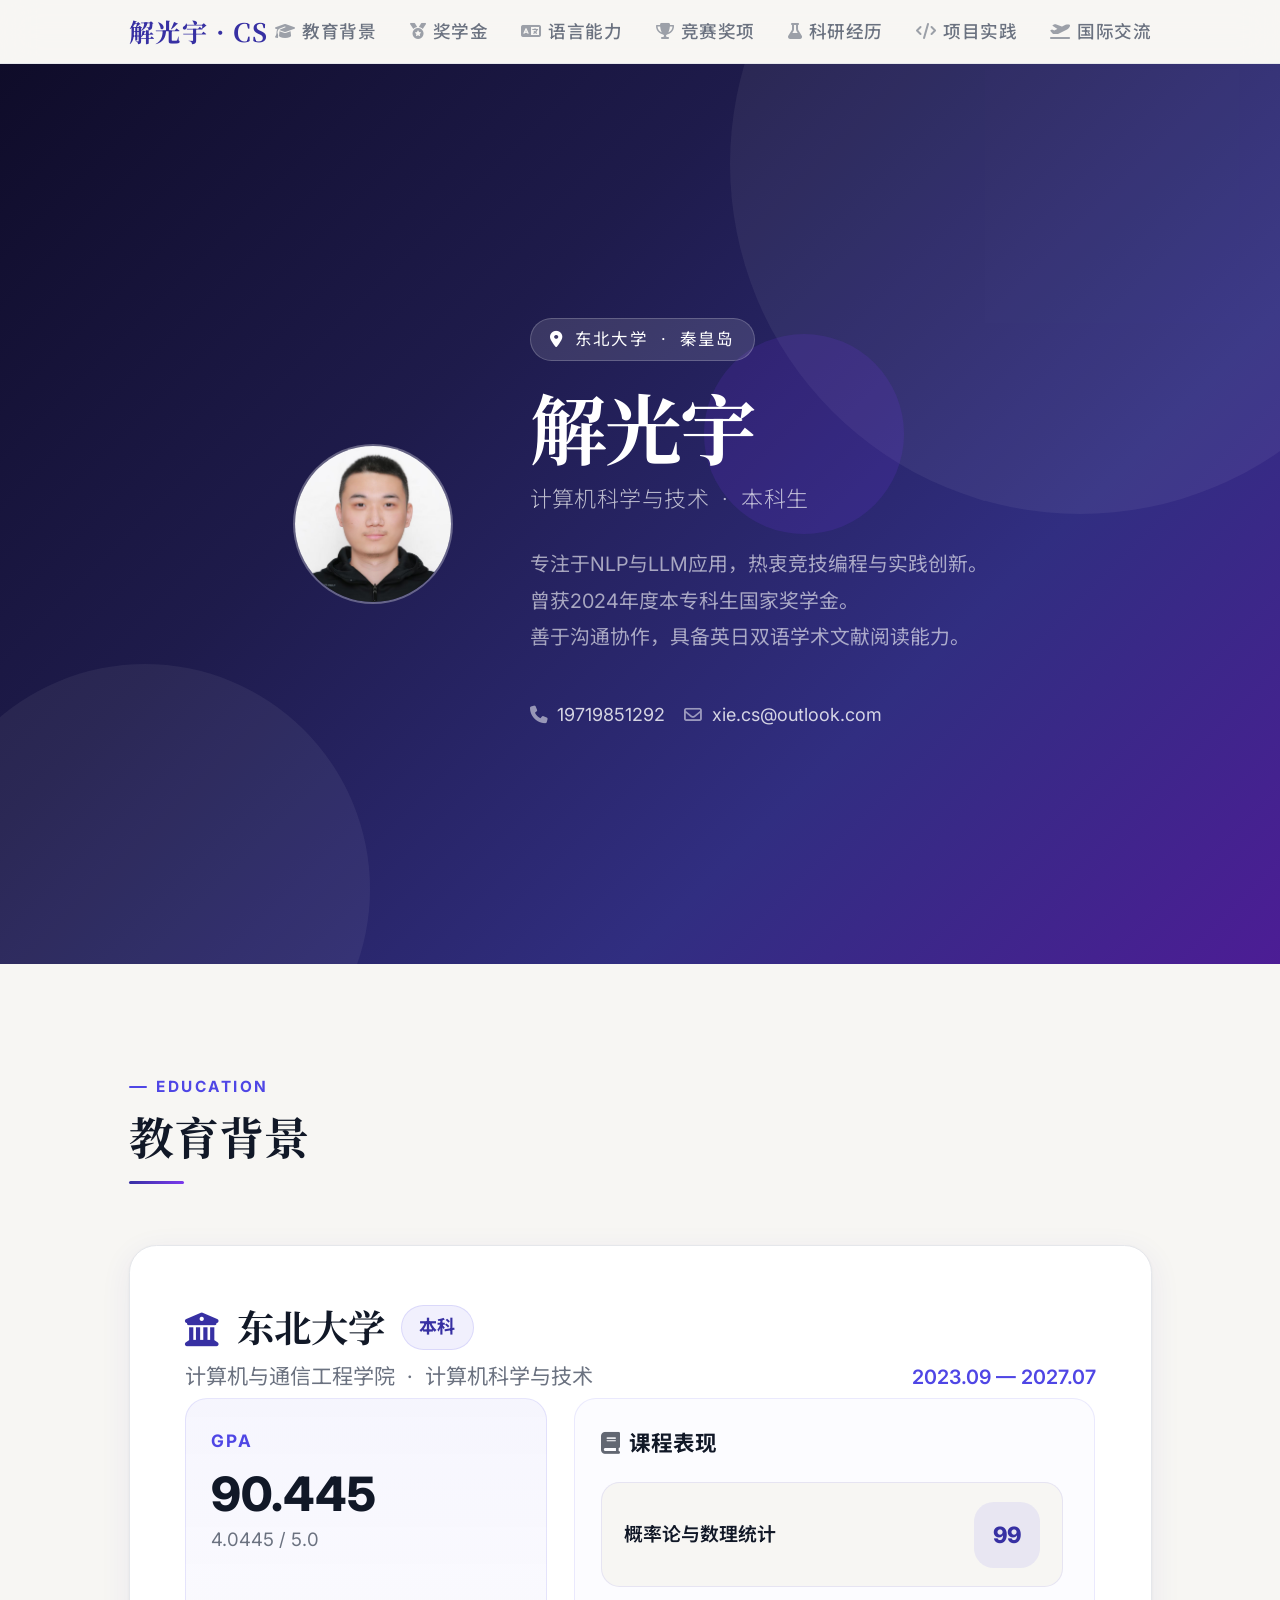
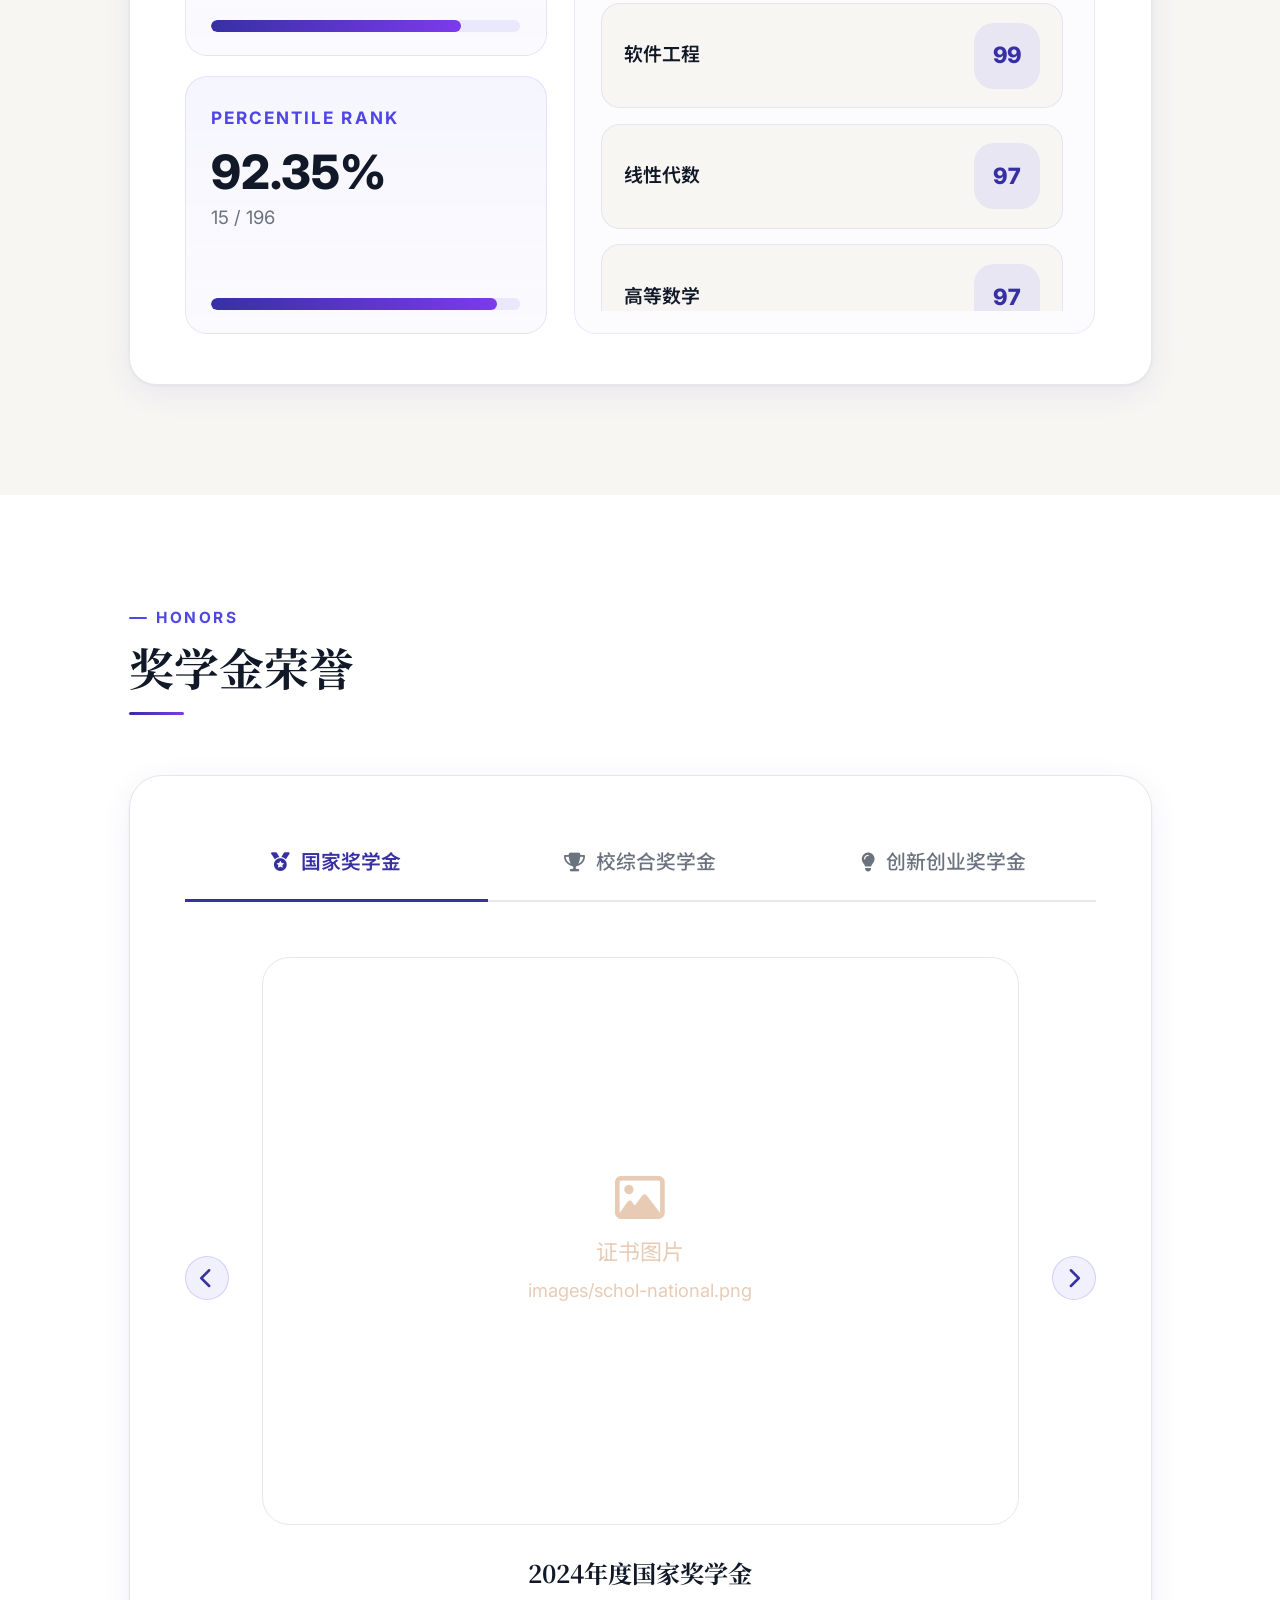
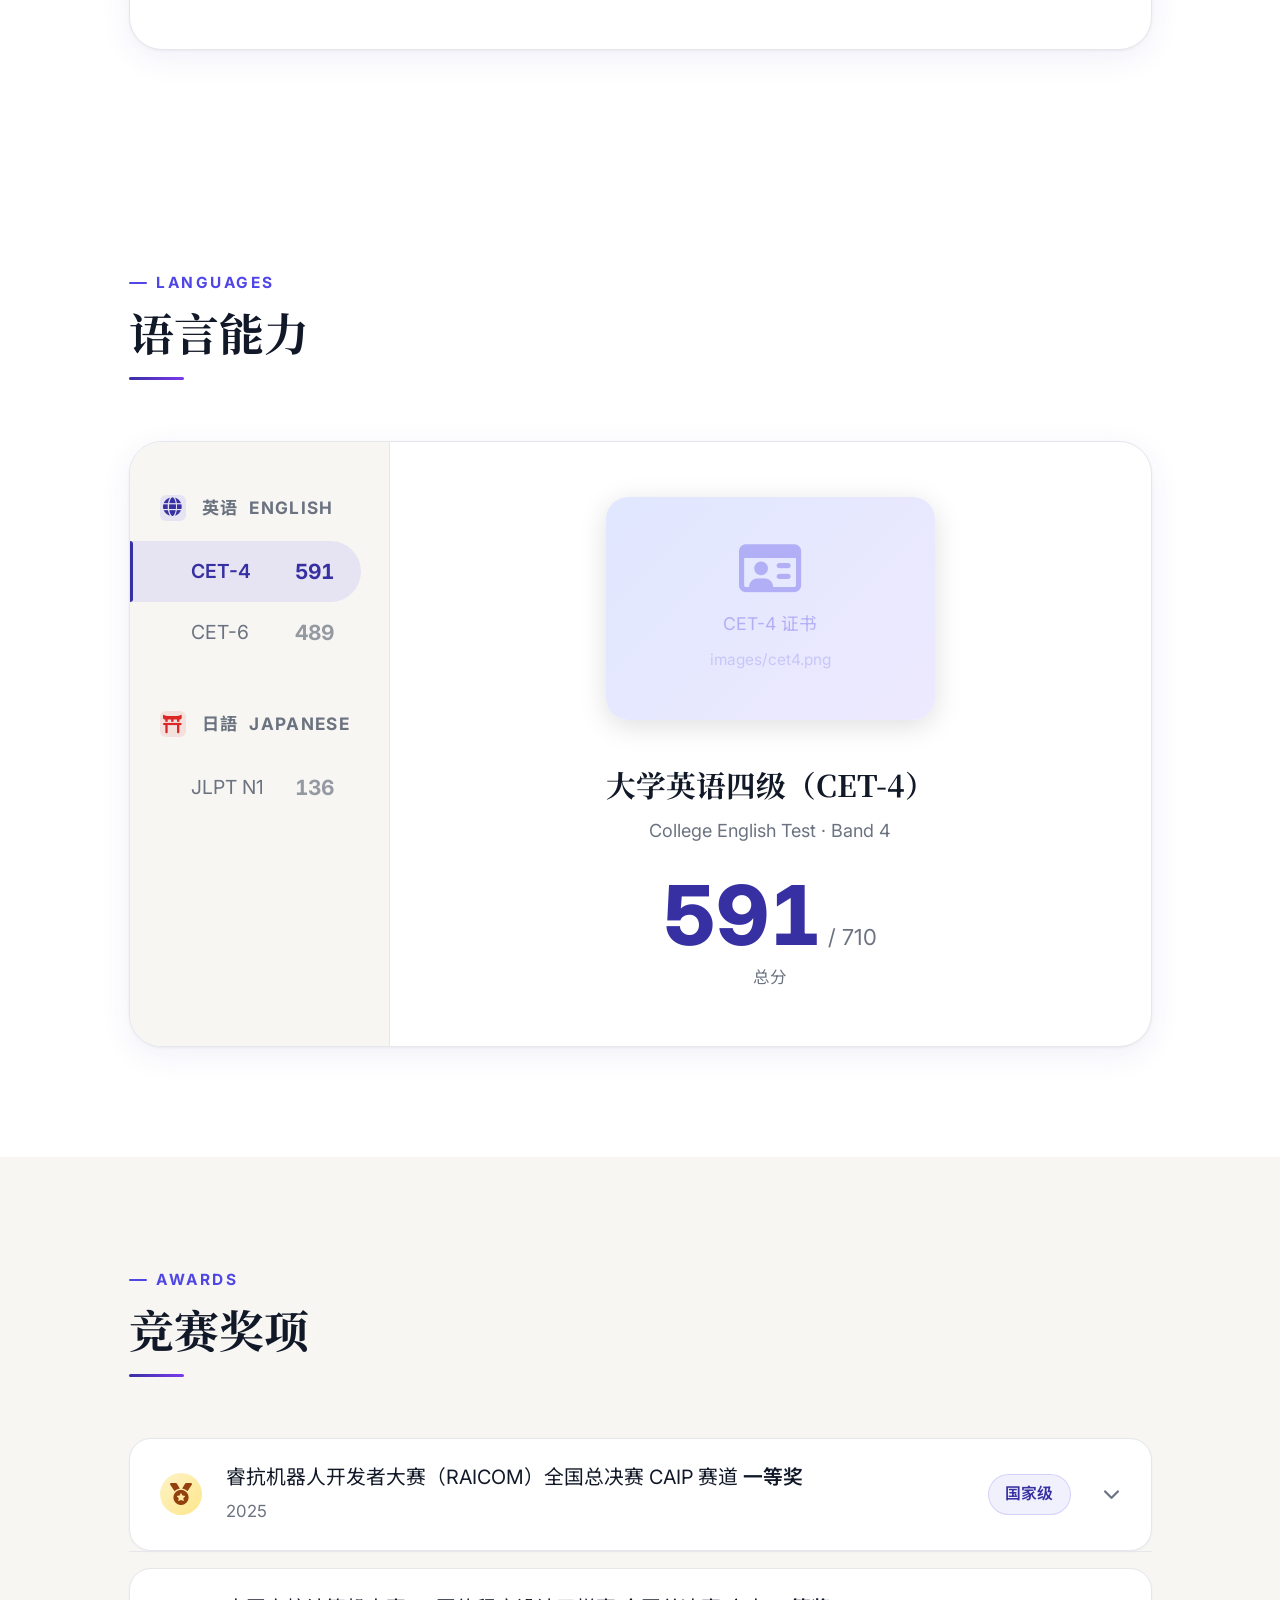
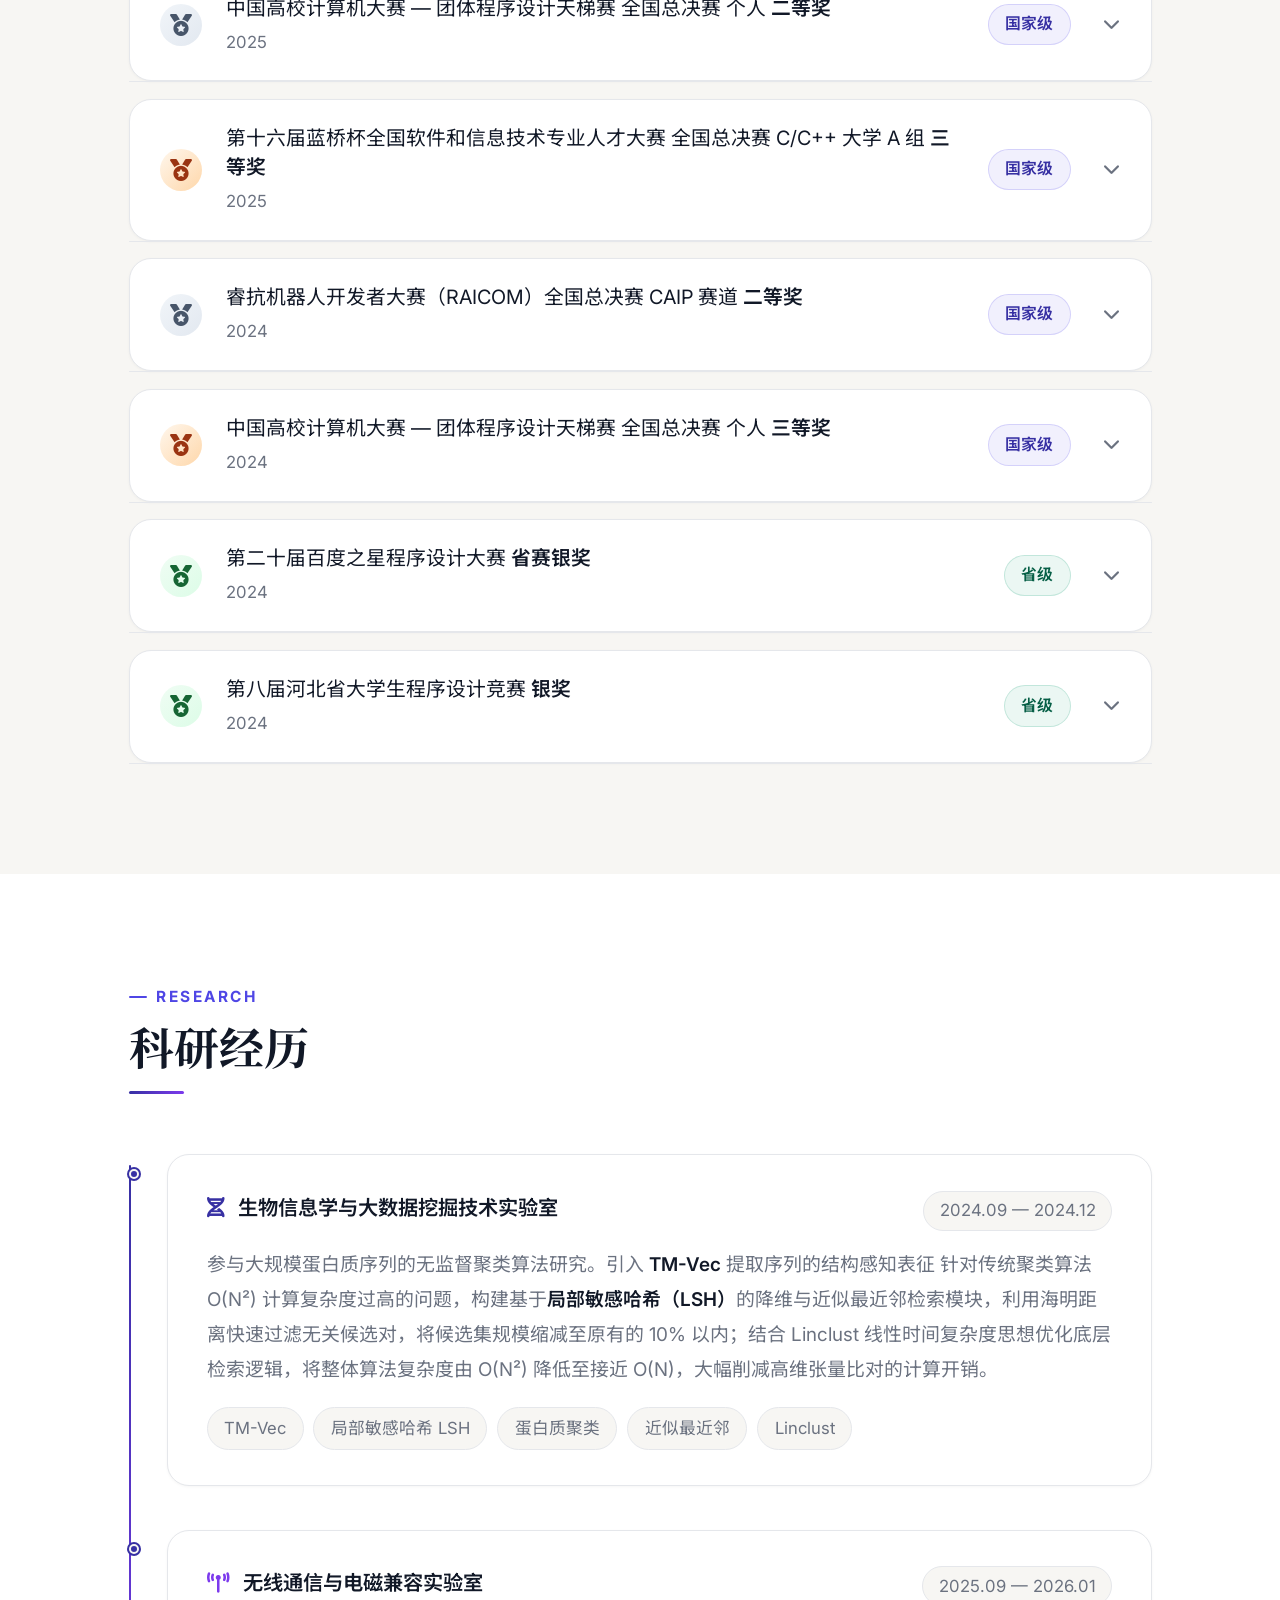
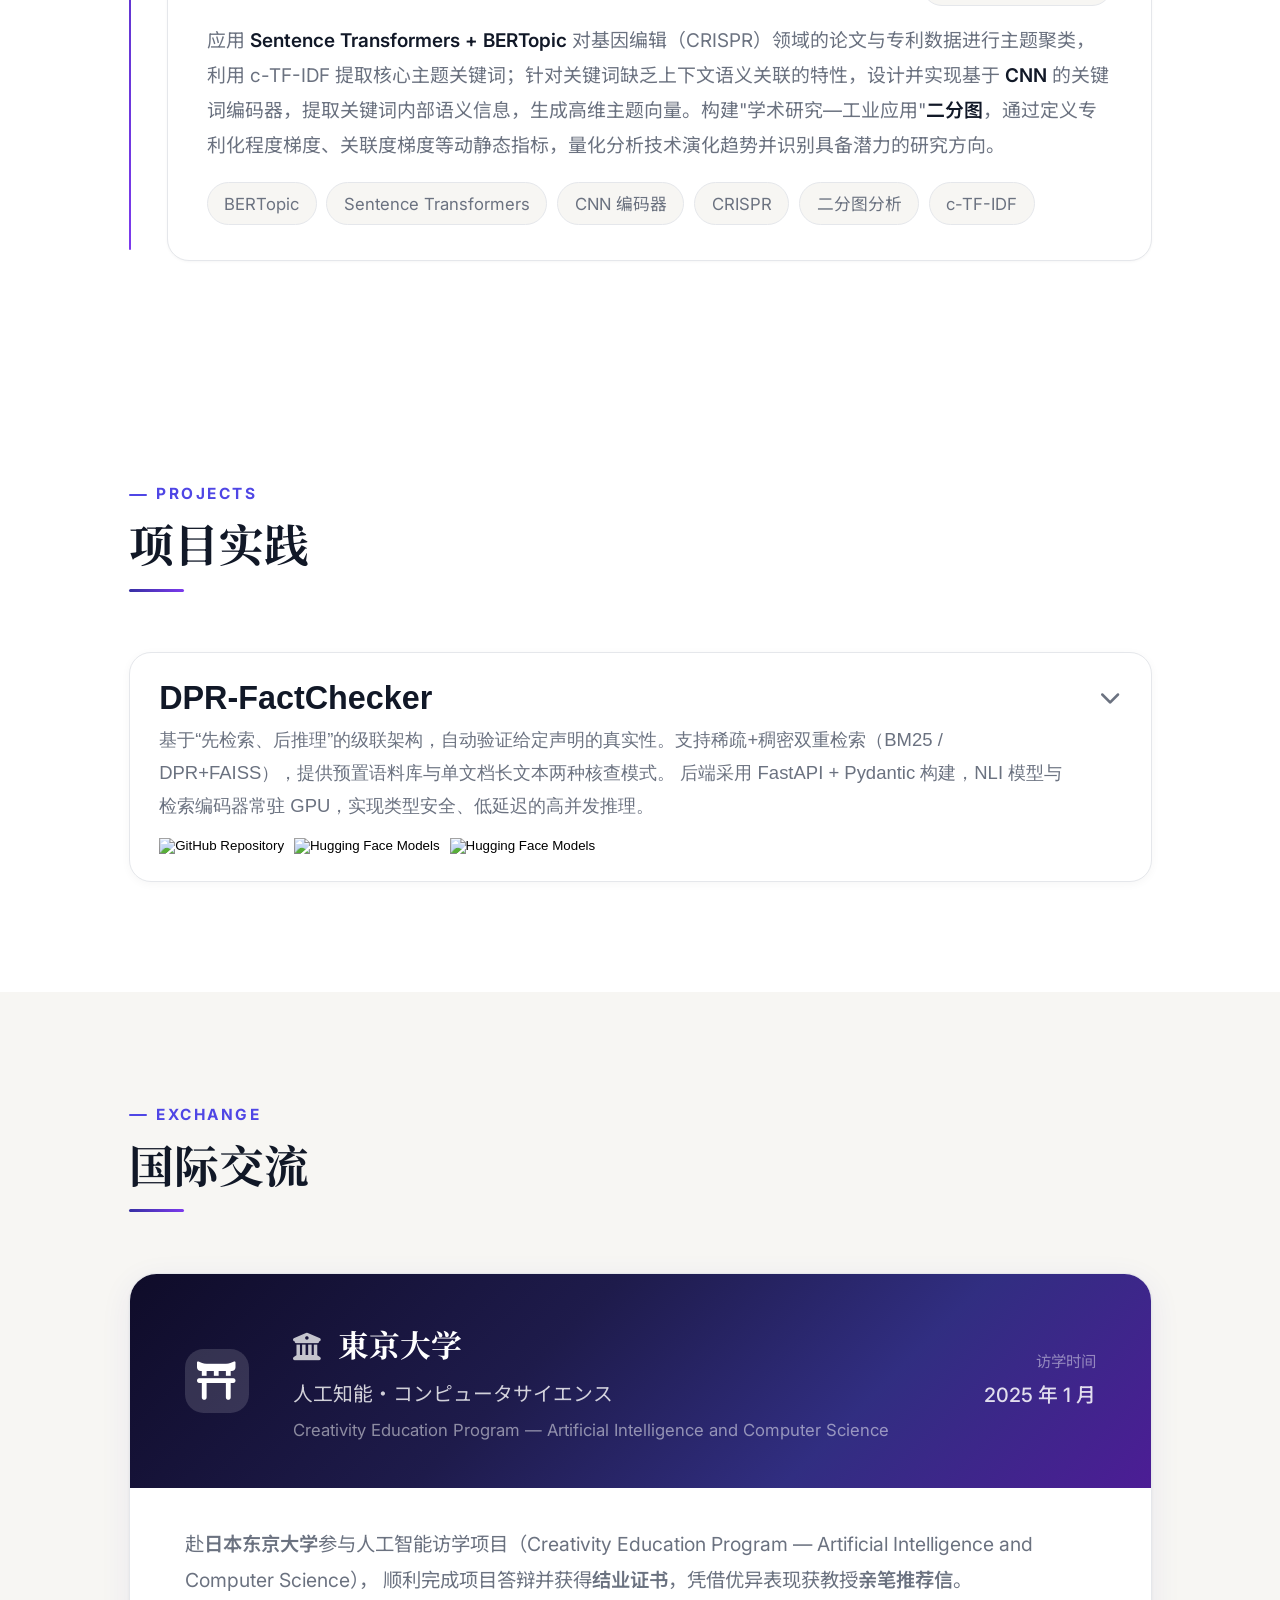
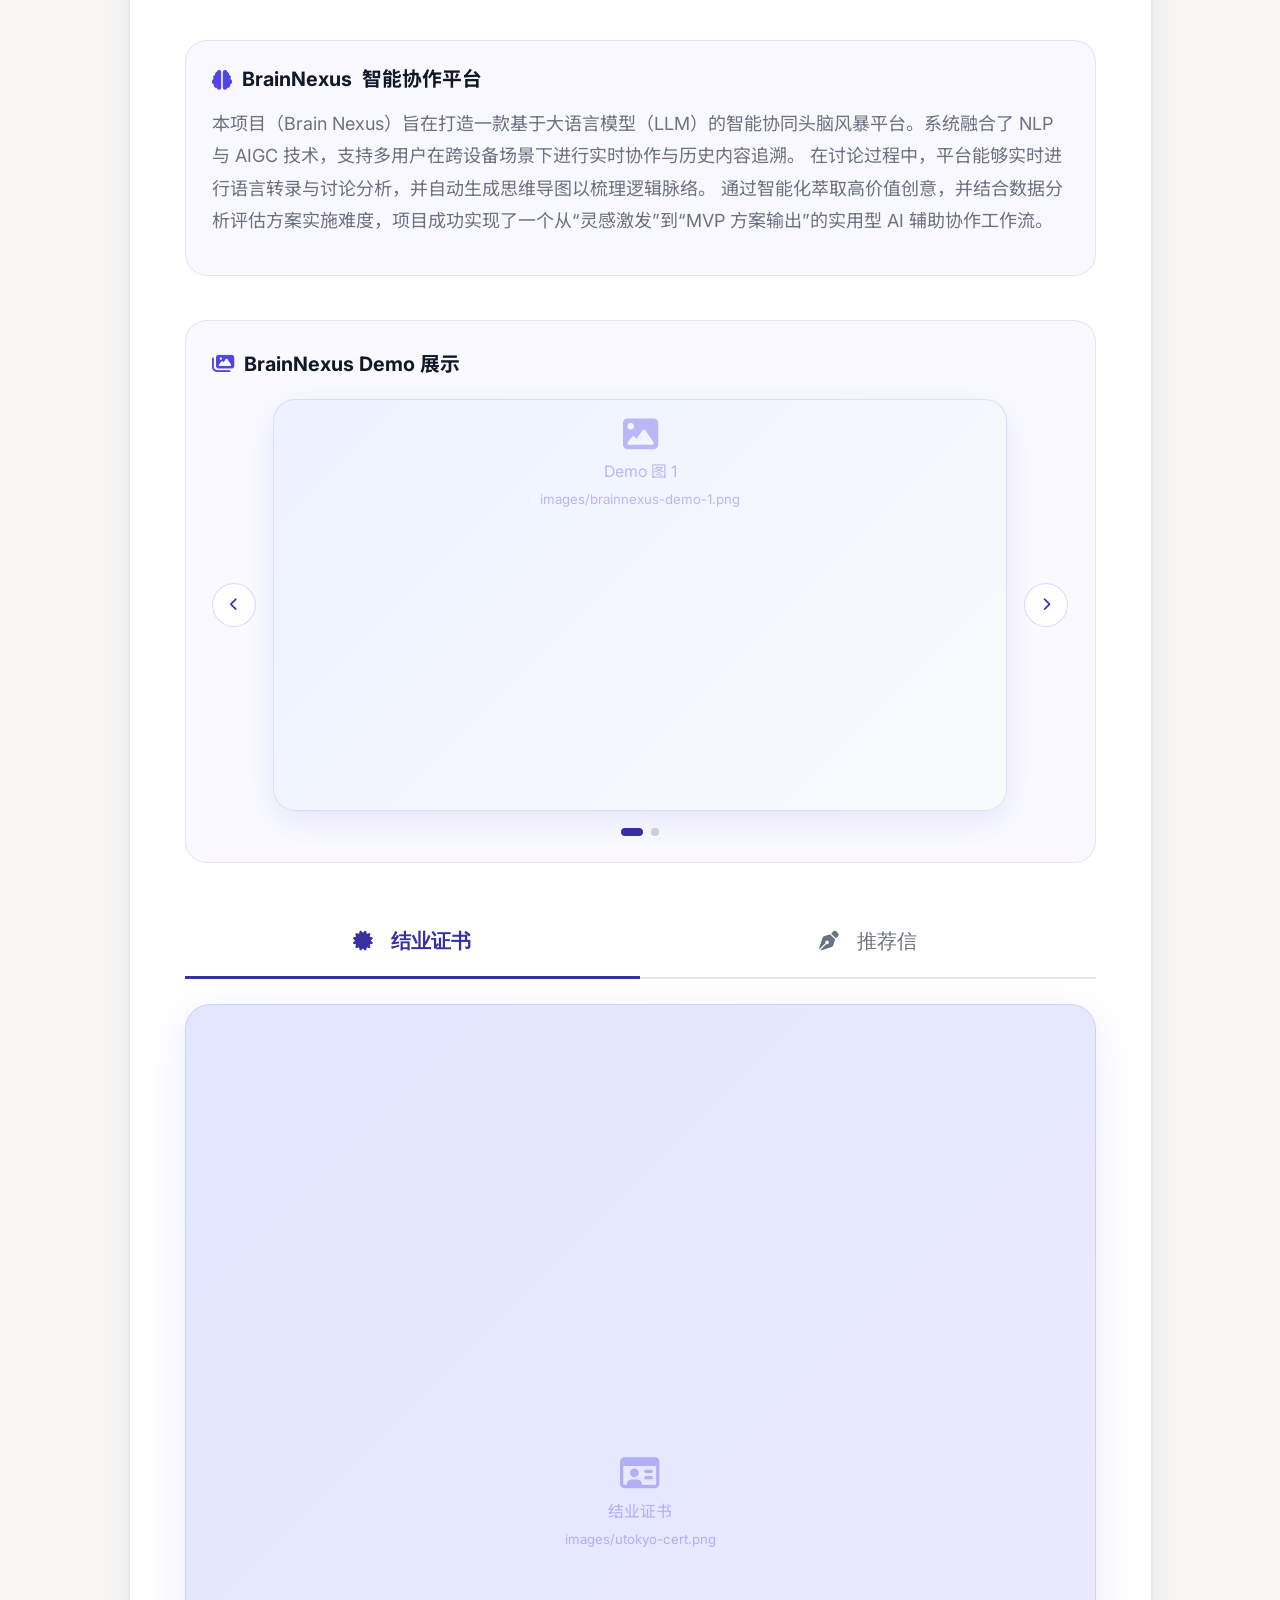
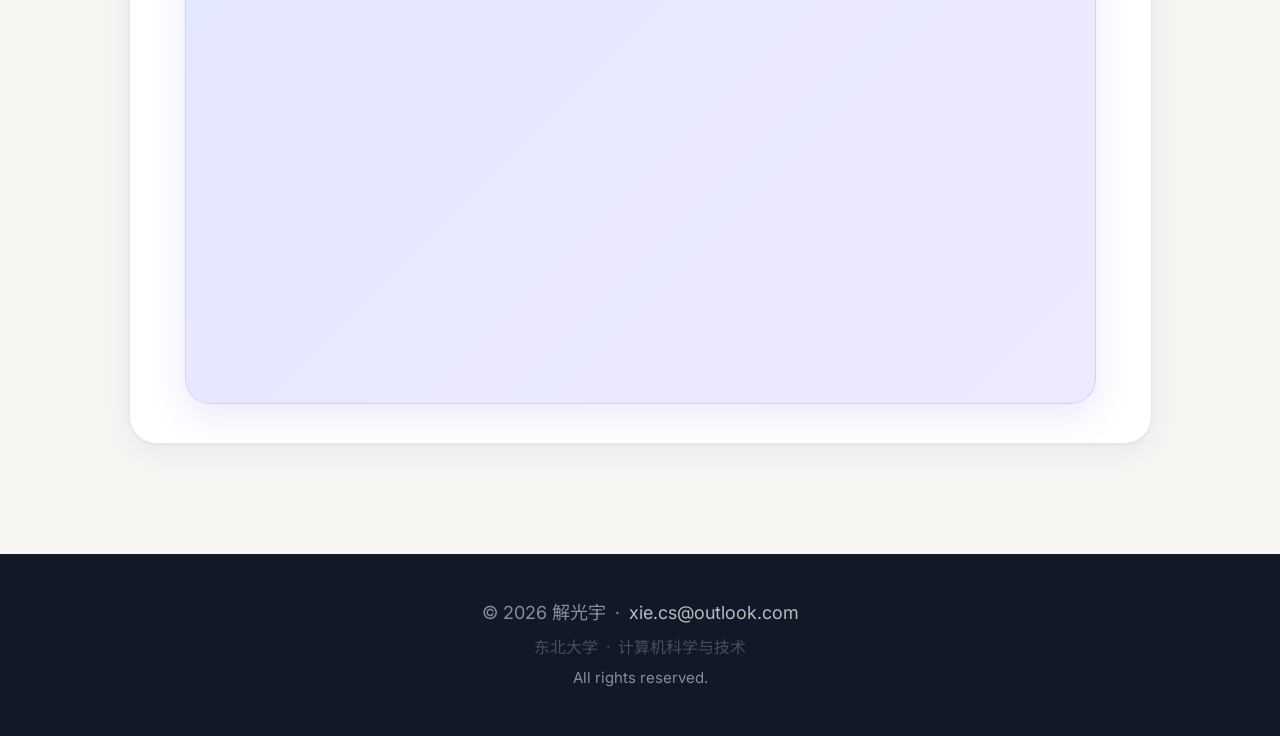
==== about/index.html @ 2986097c "Site updated: 2026-04-17 00:03:30" ====
<!DOCTYPE html>
<html lang="zh-CN">
<head>
  <meta charset="UTF-8">
  <meta name="viewport" content="width=device-width, initial-scale=1.0">
  <title>解光宇 — 个人主页</title>
  <link rel="stylesheet" href="https://cdnjs.cloudflare.com/ajax/libs/font-awesome/6.5.0/css/all.min.css">
  <link href="https://fonts.googleapis.com/css2?family=Inter:wght@300;400;500;600;700&family=Noto+Sans+SC:wght@300;400;500;700&family=Noto+Serif+SC:wght@400;500;600;700&display=swap" rel="stylesheet">
  <style>
    /* ── Variables ── */
    :root {
      --pri:    #3730a3;
      --pri-l:  #4f46e5;
      --acc:    #7c3aed;
      --gold:   #b45309;
      --red:    #dc2626;
      --bg:     #f7f6f3;
      --card:   #ffffff;
      --txt:    #111827;
      --txt2:   #6b7280;
      --bdr:    #e5e7eb;
      --nav-h:  64px;
      --r:      1rem;
      --r-lg:   1.25rem;
      --shadow: 0 1px 3px rgba(0,0,0,.05), 0 8px 32px rgba(55,48,163,.07);
    }

    /* ── Reset ── */
    *, *::before, *::after { box-sizing: border-box; margin: 0; padding: 0; }
    html { scroll-behavior: smooth; font-size: 22px; }
    body {
      font-family: 'Inter', 'Noto Sans SC', sans-serif;
      background: var(--bg);
      color: var(--txt);
      line-height: 1.7;
    }
    a { color: inherit; text-decoration: none; }
    strong { font-weight: 600; }
    section, #hero { scroll-margin-top: var(--nav-h); }

    /* ═══ NAV ═══ */
    #navbar {
      position: sticky; top: 0; z-index: 200;
      height: var(--nav-h);
      background: rgba(247,246,243,.88);
      backdrop-filter: blur(18px);
      -webkit-backdrop-filter: blur(18px);
      border-bottom: 1px solid var(--bdr);
      transition: box-shadow .3s;
    }
    #navbar.scrolled { box-shadow: 0 2px 16px rgba(0,0,0,.08); }
    .nav-inner {
      max-width: 1100px; margin: 0 auto;
      padding: 0 1.75rem; height: 100%;
      display: flex; align-items: center; justify-content: space-between;
    }
    .nav-logo {
      font-family: 'Noto Serif SC', serif;
      font-size: 1.15rem; font-weight: 700;
      color: var(--pri); letter-spacing: .06em;
    }
    .nav-links { list-style: none; display: flex; gap: 1.5rem; }
    .nav-links a {
      font-size: .8rem; font-weight: 500;
      color: var(--txt2); letter-spacing: .03em;
      display: flex; align-items: center; gap: .3rem;
      transition: color .2s;
    }
    .nav-links a:hover { color: var(--pri); }
    .nav-links a i { font-size: .73rem; opacity: .65; }
    .hamburger {
      display: none;
      background: none; border: none; cursor: pointer;
      color: var(--txt); font-size: 1.2rem; padding: .25rem;
    }

    /* ═══ HERO ═══ */
    #hero {
      min-height: 100vh;
      background: linear-gradient(135deg, #0f0c29 0%, #1e1b4b 35%, #312e81 70%, #4c1d95 100%);
      display: flex; align-items: center;
      position: relative; overflow: hidden;
    }
    .hero-orb {
      position: absolute; border-radius: 50%;
      background: rgba(255,255,255,.06);
      pointer-events: none;
      will-change: transform;
    }
    .hero-orb-1 { width: 700px; height: 700px; top: -250px; right: -150px; }
    .hero-orb-2 { width: 450px; height: 450px; bottom: -150px; left: -80px; }
    .hero-orb-3 { width: 200px; height: 200px; top: 30%; left: 55%; background: rgba(124,58,237,.15); }
    .hero-inner {
      position: relative; z-index: 1;
      max-width: 1100px; margin: 0 auto;
      padding: 100px 1.75rem 80px;
      display: flex; align-items: center; gap: 3.5rem;
    }
    .hero-avatar {
      flex-shrink: 0;
      width: 160px; height: 160px; border-radius: 50%;
      border: 2.5px solid rgba(255,255,255,.25);
      background: rgba(255,255,255,.08);
      display: flex; align-items: center; justify-content: center;
      overflow: hidden;
    }
    .hero-avatar img { width: 100%; height: 100%; object-fit: cover; }
    .avatar-ph { color: rgba(255,255,255,.35); font-size: 3.5rem; }
    .hero-text { color: #fff; }
    .hero-eyebrow {
      display: inline-flex; align-items: center; gap: .5rem;
      background: rgba(255,255,255,.12); border: 1px solid rgba(255,255,255,.2);
      border-radius: 100px; padding: .3rem .9rem;
      font-size: .75rem; letter-spacing: .08em;
      margin-bottom: 1.1rem;
    }
    .hero-name {
      font-family: 'Noto Serif SC', serif;
      font-size: clamp(2.6rem, 6vw, 4.8rem);
      font-weight: 700; line-height: 1.08;
      letter-spacing: -.02em; margin-bottom: .6rem;
    }
    .hero-title {
      font-size: 1rem; font-weight: 300;
      color: rgba(255,255,255,.7); margin-bottom: 1.25rem;
      letter-spacing: .02em;
    }
    .hero-bio {
      font-size: .9rem; color: rgba(255,255,255,.6);
      max-width: 480px; line-height: 1.85; margin-bottom: 2rem;
    }
    .typing-cursor {
      display: inline-block;
      margin-left: .08em;
      color: rgba(255,255,255,.82);
      animation: blinkCursor .9s steps(1) infinite;
    }
    @keyframes blinkCursor {
      0%, 45% { opacity: 1; }
      46%, 100% { opacity: 0; }
    }
    .hero-contacts { display: flex; flex-wrap: wrap; gap: .85rem; }
    .hero-contact {
      display: inline-flex; align-items: center; gap: .45rem;
      font-size: .82rem; color: rgba(255,255,255,.8);
      transition: color .2s;
    }
    .hero-contact:hover { color: #fff; }
    .hero-contact i { opacity: .65; font-size: .8rem; }

    /* ═══ SHARED SECTION CHROME ═══ */
    .sec { padding: 5rem 0; }
    .sec-alt { background: var(--card); }
    .container { max-width: 1100px; margin: 0 auto; padding: 0 1.75rem; }
    .sec-head { margin-bottom: 2.75rem; }
    .sec-eye {
      font-size: .7rem; font-weight: 700;
      letter-spacing: .16em; text-transform: uppercase;
      color: var(--pri-l); margin-bottom: .4rem;
      display: flex; align-items: center; gap: .45rem;
    }
    .sec-eye::before {
      content: ''; display: block;
      width: 18px; height: 2px;
      background: var(--pri-l); border-radius: 2px;
    }
    .sec-title {
      font-family: 'Noto Serif SC', serif;
      font-size: clamp(1.6rem, 3.5vw, 2.4rem);
      font-weight: 700; color: var(--txt); line-height: 1.2;
    }
    .sec-rule {
      width: 2.5rem; height: 3px;
      background: linear-gradient(90deg, var(--pri), var(--acc));
      border-radius: 2px; margin-top: .85rem;
    }

    /* ═══ FADE-IN ═══ */
    .fi { opacity: 0; transform: translateY(18px); transition: opacity .55s ease, transform .55s ease; }
    .fi.vis { opacity: 1; transform: none; }
    .fi-d1 { transition-delay: .1s; }
    .fi-d2 { transition-delay: .2s; }

    /* ═══ EDUCATION ═══ */
    .edu-card {
      background: var(--card); border-radius: var(--r-lg);
      padding: 2.25rem 2.5rem;
      border: 1px solid var(--bdr); box-shadow: var(--shadow);
    }
    .edu-grid {
      display: flex;
      flex-direction: column;
      gap: 1.15rem;
    }
    .edu-top {
      display: grid;
      grid-template-columns: minmax(0, 1fr) auto;
      gap: .8rem 1.25rem;
      align-items: end;
      margin-bottom: .15rem;
    }
    .edu-school-row {
      display: flex;
      align-items: center;
      gap: .7rem;
      flex-wrap: wrap;
    }
    .edu-school {
      font-family: 'Noto Serif SC', serif;
      font-size: 1.7rem; font-weight: 700; color: var(--txt);
    }
    .edu-degree {
      display: inline-flex;
      align-items: center;
      padding: .28rem .8rem;
      border-radius: 999px;
      background: rgba(79,70,229,.08);
      border: 1px solid rgba(79,70,229,.14);
      color: var(--pri);
      font-size: .82rem;
      font-weight: 700;
    }
    .edu-subline {
      font-size: .96rem;
      color: var(--txt2);
      line-height: 1.7;
    }
    .edu-period {
      justify-self: end;
      align-self: end;
      font-size: .9rem;
      font-weight: 600;
      color: var(--pri-l);
      white-space: nowrap;
    }
    .edu-bottom {
      display: grid;
      grid-template-columns: minmax(260px, .82fr) minmax(0, 1.18fr);
      gap: 1.25rem;
      align-items: stretch;
    }
    .edu-stats {
      display: flex;
      flex-direction: column;
      gap: .9rem;
      height: 100%;
    }
    .stat {
      padding: 1.2rem 1.15rem 1.05rem;
      background: linear-gradient(180deg, rgba(79,70,229,.05), rgba(79,70,229,.025));
      border: 1px solid rgba(79,70,229,.12);
      border-radius: var(--r);
      min-height: 0;
      display: flex;
      flex-direction: column;
      justify-content: flex-start;
      flex: 1 1 0;
    }
    .stat-k {
      font-size: .78rem;
      letter-spacing: .12em;
      text-transform: uppercase;
      color: var(--pri-l);
      font-weight: 700;
      margin-bottom: .7rem;
    }
    .stat-v {
      display: block;
      font-size: clamp(2.15rem, 3.6vw, 3rem);
      font-weight: 800;
      color: var(--txt);
      line-height: 1;
      margin-bottom: .3rem;
    }
    .stat-l {
      font-size: .84rem;
      color: var(--txt2);
      margin-bottom: .85rem;
    }
    .stat-bar {
      height: 12px;
      border-radius: 999px;
      background: rgba(79,70,229,.1);
      overflow: hidden;
      position: relative;
      margin-top: auto;
    }
    .stat-fill {
      height: 100%;
      border-radius: inherit;
      background: linear-gradient(90deg, var(--pri), var(--acc));
    }
    .courses-panel {
      padding: 1.15rem 1.15rem 1rem;
      background: #fcfcff;
      border: 1px solid rgba(79,70,229,.1);
      border-radius: var(--r);
      display: flex;
      flex-direction: column;
      min-height: 100%;
    }
    .courses-head {
      display: flex;
      align-items: flex-end;
      justify-content: flex-start;
      gap: .75rem;
      margin-bottom: .95rem;
      flex-wrap: wrap;
    }
    .courses-label {
      font-size: .98rem;
      font-weight: 700;
      color: var(--txt);
      margin-bottom: 0;
    }
    .courses {
      display: grid;
      grid-template-columns: 1fr;
      gap: .7rem;
      max-height: 19.5rem;
      overflow-y: auto;
      padding-right: .3rem;
      scrollbar-width: thin;
      scrollbar-color: rgba(79,70,229,.28) rgba(79,70,229,.08);
    }
    .courses::-webkit-scrollbar { width: 8px; }
    .courses::-webkit-scrollbar-track {
      background: rgba(79,70,229,.08);
      border-radius: 999px;
    }
    .courses::-webkit-scrollbar-thumb {
      background: rgba(79,70,229,.28);
      border-radius: 999px;
    }
    .course {
      display: flex; justify-content: space-between; align-items: center;
      gap: .8rem;
      padding: .85rem 1rem;
      background: var(--bg);
      border: 1px solid rgba(79,70,229,.1);
      border-radius: .85rem;
      font-size: .86rem;
      transition: border-color .2s, transform .2s, box-shadow .2s;
    }
    .course:hover {
      border-color: rgba(79,70,229,.28);
      transform: translateY(-1px);
      box-shadow: 0 8px 24px rgba(79,70,229,.08);
    }
    .course-name {
      font-weight: 600;
      color: var(--txt);
      line-height: 1.5;
    }
    .course-s {
      min-width: 3rem;
      height: 3rem;
      border-radius: .9rem;
      display: inline-flex;
      align-items: center;
      justify-content: center;
      background: rgba(79,70,229,.09);
      color: var(--pri);
      font-weight: 800;
      font-size: 1.02rem;
      font-variant-numeric: tabular-nums;
      flex-shrink: 0;
    }

    /* ═══ SCHOLARSHIPS ═══ */
    .schol-card {
      background: var(--card);
      border: 1px solid var(--bdr);
      border-radius: 1.5rem;
      box-shadow: var(--shadow);
      padding: 2.25rem 2.5rem;
    }
    /* Header tabs */
    .schol-tabs {
      display: grid;
      grid-template-columns: repeat(3, 1fr);
      margin-bottom: 2.5rem;
      border-bottom: 2px solid var(--bdr);
    }
    .schol-tab {
      display: flex; align-items: center; justify-content: center; gap: .5rem;
      padding: .9rem 1rem;
      cursor: pointer; font-size: .9rem; font-weight: 500;
      color: var(--txt2);
      border: none;
      border-bottom: 3px solid transparent;
      margin-bottom: -2px;
      border-radius: 0;
      transition: all .2s;
      text-align: center;
    }
    .schol-tab:hover { background: rgba(79,70,229,.04); color: var(--txt); }
    .schol-tab.active {
      color: var(--pri);
      border-bottom-color: var(--pri);
      font-weight: 600;
    }
    .schol-ico {
      font-size: .85rem; flex-shrink: 0;
    }
    /* Display area - image carousel */
    .schol-viewer {
      display: flex; align-items: center; gap: 1.5rem;
    }
    .schol-carousel-btn {
      flex-shrink: 0; background: rgba(79,70,229,.08);
      border: 1px solid rgba(79,70,229,.2); color: var(--pri);
      width: 44px; height: 44px; border-radius: 50%;
      cursor: pointer; display: flex; align-items: center; justify-content: center;
      font-size: .95rem; transition: all .2s;
    }
    .schol-carousel-btn:hover {
      background: rgba(79,70,229,.15);
      border-color: rgba(79,70,229,.35);
    }
    .schol-carousel-btn:disabled {
      opacity: .3; cursor: not-allowed;
    }
    .schol-carousel-container {
      flex: 1; min-width: 0;
      display: flex; flex-direction: column;
    }
    .schol-carousel-track {
      position: relative;
      width: 100%;
      aspect-ratio:  4 / 3;
      border-radius: var(--r-lg);
      background: #fff;
      border: 1px solid var(--bdr);
      overflow: hidden;
      margin-bottom: 1.25rem;
    }
    .schol-img-item {
      position: absolute; inset: 0;
      display: flex; align-items: center; justify-content: center;
      opacity: 0;
      visibility: hidden;
      pointer-events: none;
      transform: translateX(10px) scale(.992);
      transition: opacity .38s cubic-bezier(.4,0,.2,1), transform .38s cubic-bezier(.4,0,.2,1), visibility .38s;
    }
    .schol-img-item.active {
      opacity: 1;
      visibility: visible;
      pointer-events: auto;
      transform: translateX(0) scale(1);
    }
    .schol-img-item img { max-width: 100%; max-height: 100%; object-fit: contain; }
    .schol-img-ph { color: rgba(180,83,9,.3); text-align: center; padding: 1rem; }
    .schol-img-ph i { font-size: 2.25rem; display: block; margin-bottom: .5rem; }
    /* Dots */
    .schol-carousel-dots {
      display: flex; gap: .4rem; justify-content: center;
    }
    .dot { width: 8px; height: 8px; border-radius: 50%; background: rgba(79,70,229,.2); cursor: pointer; transition: all .2s; }
    .dot.active { background: var(--pri); width: 24px; border-radius: 4px; }
    /* Title and desc */
    .schol-img-info { text-align: center; }
    .schol-img-title {
      font-family: 'Noto Serif SC', serif;
      font-size: 1.1rem; font-weight: 700; color: var(--txt);
      margin-bottom: .25rem;
    }
    .schol-img-desc { font-size: .85rem; color: var(--txt2); }

    /* Show first panel by default — handled by JS */

    /* ═══ LANGUAGE ═══ */
    #language {
      background: var(--card);
      border: 1px solid var(--bdr);
      border-radius: 1.5rem;
      box-shadow: var(--shadow);
      overflow: hidden;
    }
    .lang-layout {
      display: grid;
      grid-template-columns: 260px 1fr;
      min-height: 380px;
    }
    .lang-nav {
      background: var(--bg);
      border-right: 1px solid var(--bdr);
      padding: 1.75rem 0 2rem;
      display: flex; flex-direction: column; gap: .25rem;
    }
    .lang-group-lbl {
      display: flex; align-items: center; gap: .7rem;
      padding: .6rem 1.4rem;
      font-size: .78rem; font-weight: 700;
      letter-spacing: .08em; text-transform: uppercase;
      color: var(--txt2);
    }
    .lang-flag {
      width: 26px; height: 26px; border-radius: 6px;
      display: flex; align-items: center; justify-content: center;
      font-size: .85rem; flex-shrink: 0;
    }
    .lang-flag.en { background: rgba(79,70,229,.1); color: var(--pri); }
    .lang-flag.ja { background: rgba(220,38,38,.1); color: var(--red); }
    .lang-sub-list { padding: 0 .75rem 0 0; }
    .lang-tab {
      display: flex; align-items: center; justify-content: space-between;
      padding: .58rem 1.25rem .58rem 2.8rem;
      margin-right: .5rem;
      border-radius: 0 100px 100px 0;
      cursor: pointer; font-size: .88rem;
      transition: background .18s, color .18s;
      color: var(--txt2); position: relative;
    }
    .lang-tab:hover { background: rgba(79,70,229,.06); color: var(--txt); }
    .lang-tab.active { background: rgba(79,70,229,.1); color: var(--pri); font-weight: 600; }
    .lang-tab.active::before {
      content: ''; position: absolute; left: 0; top: 0; bottom: 0;
      width: 3px; border-radius: 0 3px 3px 0; background: var(--pri);
    }
    .lang-tab.ja-tab.active { background: rgba(220,38,38,.08); color: var(--red); }
    .lang-tab.ja-tab.active::before { background: var(--red); }
    .lang-tab.ja-tab:hover { background: rgba(220,38,38,.05); }
    .lang-score { font-weight: 700; font-size: .95rem; font-variant-numeric: tabular-nums; }
    .lang-tab:not(.active) .lang-score { color: var(--txt2); opacity: .7; }
    .lang-tab.active .lang-score { color: var(--pri); }
    .lang-tab.ja-tab.active .lang-score { color: var(--red); }
    .lang-display {
      padding: 2.5rem 3rem;
      display: flex; flex-direction: column;
      align-items: center; justify-content: center;
    }
    .cert-panel { display: none; text-align: center; animation: fadeUp .32s ease; }
    .cert-panel.active { display: block; }
    @keyframes fadeUp {
      from { opacity: 0; transform: translateY(12px); }
      to   { opacity: 1; transform: none; }
    }
    /* Dynamic cert image — adapts to portrait or landscape */
    .cert-img-wrap {
      /* No fixed aspect-ratio: wrapper grows to fit the image */
      width: 100%; max-width: 420px;
      min-height: 180px; /* keeps placeholder visible */
      margin: 0 auto 1.75rem;
      border-radius: var(--r);
      overflow: hidden; box-shadow: 0 6px 28px rgba(0,0,0,.13);
      background: linear-gradient(135deg, #e0e7ff, #ede9fe);
      display: flex; align-items: center; justify-content: center;
    }
    .cert-img-wrap.ja-wrap { background: linear-gradient(135deg, #fee2e2, #fecaca); }
    .cert-img-wrap img {
      display: block;
      /* Both max constraints active simultaneously: smaller scale wins */
      max-width: 100%;
      max-height: 520px;
      width: auto; height: auto;
    }
    .cert-ph { color: rgba(79,70,229,.35); text-align: center; padding: 2rem; min-width: 180px; }
    .cert-ph.ja-ph { color: rgba(220,38,38,.35); }
    .cert-ph i { font-size: 2.5rem; display: block; margin-bottom: .6rem; }
    .cert-ph p { font-size: .8rem; }
    .cert-ph small { font-size: .7rem; opacity: .6; }
    .cert-name {
      font-family: 'Noto Serif SC', serif;
      font-size: 1.35rem; font-weight: 700;
      color: var(--txt); margin-bottom: .3rem;
    }
    .cert-sub { font-size: .82rem; color: var(--txt2); margin-bottom: 1.25rem; }
    .cert-score-row { display: inline-flex; align-items: baseline; gap: .3rem; }
    .cert-score-big {
      font-size: 3.75rem; font-weight: 800; line-height: 1;
      color: var(--pri); font-variant-numeric: tabular-nums;
    }
    .ja-color { color: var(--red); }
    .cert-score-of { font-size: 1rem; color: var(--txt2); }
    .cert-score-lbl { font-size: .75rem; color: var(--txt2); margin-top: .3rem; }

    /* ═══ COMPETITIONS ═══ */
    .comp-list { display: flex; flex-direction: column; gap: .75rem; }
    .comp-wrapper { border-radius: var(--r); }
    .comp-item {
      background: var(--card); border-radius: var(--r);
      border: 1px solid var(--bdr); box-shadow: 0 1px 3px rgba(0,0,0,.04);
      padding: 1.1rem 1.4rem;
      display: flex; align-items: center; gap: 1.1rem;
      cursor: pointer;
      transition: border-color .2s, box-shadow .2s, transform .15s;
      user-select: none;
    }
    .comp-item:hover {
      border-color: rgba(79,70,229,.22);
      box-shadow: 0 4px 18px rgba(79,70,229,.09);
      transform: translateY(-1px);
    }
    .comp-wrapper.open > .comp-item {
      border-radius: var(--r) var(--r) 0 0;
      border-bottom-color: rgba(79,70,229,.12);
      transform: none;
      box-shadow: none;
    }
    .rank-icon {
      width: 42px; height: 42px; border-radius: 50%; flex-shrink: 0;
      display: flex; align-items: center; justify-content: center;
      font-size: 1rem;
    }
    .ri-gold   { background: linear-gradient(135deg,#fef3c7,#fde68a); color: #92400e; }
    .ri-silver { background: linear-gradient(135deg,#f1f5f9,#e2e8f0); color: #475569; }
    .ri-bronze { background: linear-gradient(135deg,#fff7ed,#fed7aa); color: #9a3412; }
    .ri-prov   { background: linear-gradient(135deg,#f0fdf4,#dcfce7); color: #166534; }
    .comp-body { flex: 1; min-width: 0; }
    .comp-title { font-size: .9rem; font-weight: 400; line-height: 1.45; margin-bottom: .25rem; }
    .comp-year  { font-size: .76rem; color: var(--txt2); }
    .level-badge {
      flex-shrink: 0; padding: .28rem .75rem;
      border-radius: 100px; font-size: .72rem; font-weight: 600;
      white-space: nowrap;
    }
    .lv-nat { background: rgba(79,70,229,.08); color: var(--pri); border: 1px solid rgba(79,70,229,.18); }
    .lv-prov{ background: rgba(5,150,105,.08); color: #065f46; border: 1px solid rgba(5,150,105,.18); }
    /* Chevron */
    .comp-chevron {
      flex-shrink: 0; color: var(--txt2); font-size: .78rem;
      margin-left: .35rem;
      transition: transform .35s cubic-bezier(.4,0,.2,1);
    }
    .comp-wrapper.open .comp-chevron { transform: rotate(180deg); }
    /* Cert dropdown */
    .comp-cert {
      max-height: 0; overflow: hidden;
      background: var(--bg);
      border: 1px solid var(--bdr); border-top: none;
      border-radius: 0 0 var(--r) var(--r);
      transition: max-height .5s cubic-bezier(.4,0,.2,1);
    }
    .comp-cert.open { max-height: 460px; }
    .comp-cert-inner {
      display: flex; justify-content: center; align-items: flex-start;
      padding: 1.5rem;
    }
    .comp-cert img {
      max-height: 380px; max-width: 100%;
      object-fit: contain; border-radius: .6rem;
      box-shadow: 0 4px 20px rgba(0,0,0,.12);
    }
    .comp-cert-ph {
      text-align: center; color: var(--txt2);
      font-size: .8rem; padding: 1rem 0;
    }
    .comp-cert-ph i { font-size: 1.85rem; display: block; margin-bottom: .5rem; opacity: .35; }

    /* ═══ RESEARCH ═══ */
    .timeline { position: relative; padding-left: 1.75rem; }
    .timeline::before {
      content: ''; position: absolute;
      left: 0; top: .5rem; bottom: .5rem;
      width: 2px;
      background: linear-gradient(180deg, var(--pri), var(--acc));
      border-radius: 2px;
    }
    .tl-item { position: relative; margin-bottom: 2rem; }
    .tl-item:last-child { margin-bottom: 0; }
    .tl-item::before {
      content: ''; position: absolute;
      left: -1.75rem; top: .65rem;
      width: 10px; height: 10px; border-radius: 50%;
      background: var(--pri);
      border: 2px solid var(--bg);
      box-shadow: 0 0 0 2px var(--pri);
    }
    .research-card {
      background: var(--card);
      border-radius: var(--r); padding: 1.6rem 1.75rem;
      border: 1px solid var(--bdr); box-shadow: 0 1px 3px rgba(0,0,0,.04);
      transition: border-color .2s, box-shadow .2s;
    }
    .research-card:hover {
      border-color: rgba(79,70,229,.2);
      box-shadow: 0 4px 20px rgba(79,70,229,.08);
    }
    .rcard-top {
      display: flex; justify-content: space-between;
      align-items: flex-start; flex-wrap: wrap; gap: .5rem;
      margin-bottom: .75rem;
    }
    .rcard-lab { font-weight: 600; font-size: .92rem; }
    .rcard-period {
      font-size: .76rem; color: var(--txt2);
      background: var(--bg); border: 1px solid var(--bdr);
      border-radius: 100px; padding: .22rem .7rem; white-space: nowrap;
    }
    .rcard-body { font-size: .86rem; color: var(--txt2); line-height: 1.85; }
    .rcard-body strong { color: var(--txt); }
    .tag-row { display: flex; flex-wrap: wrap; gap: .45rem; margin-top: .9rem; }
    .r-tag {
      padding: .28rem .75rem; font-size: .76rem;
      background: var(--bg); border: 1px solid var(--bdr);
      border-radius: 100px; color: var(--txt2); transition: all .18s;
    }
    .r-tag:hover { background: rgba(79,70,229,.07); border-color: rgba(79,70,229,.2); color: var(--pri); }

    /* ═══ INTERNATIONAL EXCHANGE (standalone section) ═══ */
    .intl-card {
      background: var(--card);
      border-radius: var(--r-lg);
      border: 1px solid var(--bdr);
      box-shadow: var(--shadow);
      overflow: hidden;
    }
    .intl-banner {
      background: linear-gradient(135deg, #0f0c29 0%, #1e1b4b 40%, #312e81 70%, #4c1d95 100%);
      color: #fff; padding: 2rem 2.5rem;
      display: flex; align-items: center; gap: 2rem; flex-wrap: wrap;
    }
    .intl-banner-ico {
      width: 64px; height: 64px; border-radius: .85rem; flex-shrink: 0;
      background: rgba(255,255,255,.14);
      display: flex; align-items: center; justify-content: center;
      font-size: 1.75rem;
    }
    .intl-banner-text { flex: 1; min-width: 180px; }
    .intl-univ {
      font-family: 'Noto Serif SC', serif;
      font-size: 1.4rem; font-weight: 700; margin-bottom: .35rem;
    }
    .intl-prog { font-size: .9rem; color: rgba(255,255,255,.8); margin-bottom: .2rem; }
    .intl-prog-en { font-size: .76rem; color: rgba(255,255,255,.5); }
    .intl-banner-meta { text-align: right; flex-shrink: 0; }
    .intl-banner-meta .meta-lbl { font-size: .7rem; color: rgba(255,255,255,.45); margin-bottom: .15rem; }
    .intl-banner-meta .meta-val { font-size: .9rem; color: rgba(255,255,255,.85); font-weight: 500; }
    .intl-body {
      padding: 1.75rem 2.5rem;
      display: flex;
      flex-direction: column;
      gap: 2rem;
      align-items: stretch;
    }
    .intl-desc {
      min-width: 0;
      display: flex;
      flex-direction: column;
      gap: 1rem;
    }
    .intl-desc > p { font-size: .88rem; color: var(--txt2); line-height: 1.85; margin-bottom: .9rem; }
    /* BrainNexus project card */
    .intl-project {
      background: rgba(79,70,229,.04); border: 1px solid rgba(79,70,229,.12);
      border-radius: var(--r); padding: 1rem 1.2rem; margin-bottom: 0;
    }
    .intl-project-head {
      display: flex; align-items: center; gap: .45rem;
      font-weight: 700; font-size: .9rem; color: var(--txt); margin-bottom: .5rem;
    }
    .intl-project-head i { color: var(--pri-l); }
    .intl-project-desc { font-size: .82rem; color: var(--txt2); line-height: 1.8; margin-bottom: .7rem; }
    .intl-demo-card {
      background: rgba(79,70,229,.03);
      border: 1px solid rgba(79,70,229,.12);
      border-radius: var(--r);
      padding: 1.2rem;
    }
    .intl-demo-head {
      display: flex;
      align-items: center;
      gap: .45rem;
      font-size: .9rem;
      font-weight: 700;
      color: var(--txt);
      margin-bottom: .8rem;
    }
    .intl-demo-head i { color: var(--pri-l); }
    .intl-demo-viewer {
      display: grid;
      grid-template-columns: 44px 1fr 44px;
      align-items: center;
      gap: .8rem;
    }
    .intl-demo-btn {
      width: 44px;
      height: 44px;
      border-radius: 50%;
      border: 1px solid rgba(79,70,229,.2);
      background: rgba(255,255,255,.9);
      color: var(--pri);
      cursor: pointer;
      transition: all .2s;
    }
    .intl-demo-btn:hover {
      background: rgba(79,70,229,.08);
      transform: translateY(-1px);
    }
    .intl-demo-track {
      position: relative;
      aspect-ratio: 16 / 9;
      border-radius: 1rem;
      overflow: hidden;
      border: 1px solid rgba(79,70,229,.14);
      background: linear-gradient(135deg, #eef2ff, #f8fafc);
      box-shadow: 0 10px 30px rgba(79,70,229,.1);
    }
    .intl-demo-item {
      position: absolute;
      inset: 0;
      width: 100%;
      height: 100%;
      opacity: 0;
      visibility: hidden;
      pointer-events: none;
      transform: translateX(10px) scale(.992);
      transition: opacity .38s cubic-bezier(.4,0,.2,1), transform .38s cubic-bezier(.4,0,.2,1), visibility .38s;
    }
    .intl-demo-item.active {
      opacity: 1;
      visibility: visible;
      pointer-events: auto;
      transform: translateX(0) scale(1);
    }
    .intl-demo-item img { width: 100%; height: 100%; object-fit: contain; }
    .intl-demo-dots {
      display: flex;
      align-items: center;
      justify-content: center;
      gap: .4rem;
      margin-top: .75rem;
    }
    .intl-demo-dot {
      width: 8px;
      height: 8px;
      border-radius: 99px;
      border: none;
      background: rgba(148,163,184,.45);
      cursor: pointer;
      transition: all .25s;
    }
    .intl-demo-dot.active {
      width: 22px;
      background: var(--pri);
    }
    .intl-metrics {
      display: grid;
      grid-template-columns: repeat(2, minmax(0, 1fr));
      gap: .8rem;
    }
    .intl-metric {
      background: linear-gradient(135deg, rgba(79,70,229,.06), rgba(124,58,237,.04));
      border: 1px solid rgba(79,70,229,.12);
      border-radius: .95rem;
      padding: .95rem 1rem;
      min-height: 112px;
    }
    .intl-metric-k {
      font-size: .72rem;
      letter-spacing: .12em;
      text-transform: uppercase;
      color: var(--pri-l);
      font-weight: 700;
      margin-bottom: .55rem;
    }
    .intl-metric-v {
      font-size: 1.45rem;
      line-height: 1.15;
      font-weight: 800;
      color: var(--txt);
      margin-bottom: .25rem;
    }
    .intl-metric-l {
      font-size: .8rem;
      color: var(--txt2);
      line-height: 1.7;
    }
    .intl-visual {
      position: relative;
      overflow: hidden;
      min-height: 220px;
      border-radius: 1.1rem;
      padding: 1.35rem;
      background: radial-gradient(circle at top left, rgba(124,58,237,.18), transparent 45%), linear-gradient(145deg, #eef2ff, #f8fafc 55%, #eef2ff);
      border: 1px solid rgba(79,70,229,.12);
    }
    .intl-orb {
      position: absolute;
      border-radius: 50%;
      filter: blur(2px);
    }
    .intl-orb-1 {
      width: 180px;
      height: 180px;
      right: -45px;
      top: -35px;
      background: rgba(79,70,229,.16);
    }
    .intl-orb-2 {
      width: 120px;
      height: 120px;
      left: -28px;
      bottom: -32px;
      background: rgba(236,72,153,.11);
    }
    .intl-orb-3 {
      width: 74px;
      height: 74px;
      right: 20%;
      bottom: 22%;
      background: rgba(59,130,246,.12);
    }
    .intl-visual-card {
      position: relative;
      z-index: 1;
      width: min(100%, 290px);
      min-height: 170px;
      margin-left: auto;
      background: rgba(255,255,255,.78);
      backdrop-filter: blur(16px);
      -webkit-backdrop-filter: blur(16px);
      border: 1px solid rgba(255,255,255,.6);
      box-shadow: 0 18px 40px rgba(79,70,229,.14);
      border-radius: 1rem;
      padding: 1.05rem 1.1rem;
    }
    .intl-visual-k {
      font-size: .72rem;
      letter-spacing: .12em;
      text-transform: uppercase;
      color: var(--pri-l);
      font-weight: 700;
      margin-bottom: .65rem;
    }
    .intl-visual-v {
      font-family: 'Noto Serif SC', serif;
      font-size: 1.5rem;
      font-weight: 700;
      color: var(--txt);
      margin-bottom: .45rem;
    }
    .intl-visual-l {
      font-size: .82rem;
      color: var(--txt2);
      line-height: 1.8;
    }
    .intl-certs {
      min-width: 0;
      display: flex;
      flex-direction: column;
      gap: 1.15rem;
    }
    .intl-cert-tabs {
      display: grid;
      grid-template-columns: repeat(2, 1fr);
      border-bottom: 2px solid var(--bdr);
    }
    .intl-cert-btn {
      display: flex;
      align-items: center;
      justify-content: center;
      gap: .45rem;
      background: none;
      border: none;
      border-bottom: 3px solid transparent;
      margin-bottom: -2px;
      padding: .95rem 1rem;
      font-size: .9rem;
      cursor: pointer;
      font-weight: 500;
      color: var(--txt2);
      transition: all .2s;
    }
    .intl-cert-btn:hover { background: rgba(79,70,229,.04); color: var(--txt); }
    .intl-cert-btn.active {
      background: transparent;
      color: var(--pri);
      border-bottom-color: var(--pri);
      font-weight: 600;
    }
    .intl-cert-item { display: none; }
    .intl-cert-item.active { display: flex; }
    .intl-cert-wrap {
      width: 100%;
      height: 1000px;
      border-radius: 1.15rem;
      background: linear-gradient(135deg, #e0e7ff, #ede9fe);
      border: 1px solid rgba(79,70,229,.15);
      display: flex; align-items: center; justify-content: center;
      overflow: hidden;
      box-shadow: 0 12px 36px rgba(79,70,229,.12);
    }
    .intl-cert-wrap img { width: 100%; height: 100%; object-fit: contain; }
    .intl-cert-label { font-size: .72rem; color: var(--txt2); font-weight: 500; }
    .intl-cert-ph { text-align: center; color: rgba(79,70,229,.35); font-size: .72rem; padding: .75rem .5rem; }
    .intl-cert-ph i { font-size: 1.6rem; display: block; margin-bottom: .35rem; }

    /* ═══ PROJECTS ═══ */
    .project-list {
      display: grid;
      grid-template-columns: 1fr;
      gap: 1rem;
    }
    .project-card {
      background: var(--card);
      border: 1px solid var(--bdr);
      border-radius: var(--r);
      overflow: hidden;
      box-shadow: 0 2px 10px rgba(0,0,0,.04);
      transition: all .25s ease;
    }
    .project-card.open {
      border-color: rgba(79,70,229,.24);
      box-shadow: 0 14px 32px rgba(79,70,229,.12);
    }
    .project-preview {
      width: 100%;
      text-align: left;
      border: none;
      background: transparent;
      cursor: pointer;
      padding: 1.2rem 1.35rem;
      display: flex;
      align-items: flex-start;
      gap: .9rem;
    }
    .project-preview:hover { background: rgba(79,70,229,.03); }
    .project-ico {
      width: 38px;
      height: 38px;
      border-radius: .7rem;
      display: flex;
      align-items: center;
      justify-content: center;
      flex-shrink: 0;
      font-size: 1rem;
      background: rgba(79,70,229,.1);
      color: var(--pri);
    }
    .project-main { flex: 1; min-width: 0; }
    .project-title {
      font-size: .98rem;
      font-weight: 700;
      color: var(--txt);
      margin-bottom: .35rem;
      display: flex;
      align-items: center;
      gap: .55rem;
      flex-wrap: wrap;
    }
    .project-preview-txt {
      font-size: .84rem;
      line-height: 1.78;
      color: var(--txt2);
      margin-bottom: .7rem;
    }
    .repo-badges {
      display: flex;
      flex-wrap: wrap;
      gap: .45rem;
    }
    .repo-badge-slot {
      display: inline-flex;
      align-items: center;
      justify-content: center;
      min-width: 118px;
      height: 28px;
      padding: 0 .65rem;
      border-radius: 999px;
      border: 1px dashed rgba(79,70,229,.3);
      background: rgba(79,70,229,.04);
      color: var(--pri);
      font-size: .73rem;
      font-weight: 600;
      letter-spacing: .01em;
    }
    .project-chevron {
      color: var(--txt2);
      transition: transform .25s ease;
      margin-top: .35rem;
      font-size: .95rem;
    }
    .project-card.open .project-chevron { transform: rotate(180deg); }
    .project-detail {
      display: none;
      border-top: 1px solid var(--bdr);
      padding: 1.15rem 1.35rem 1.25rem;
      background: linear-gradient(180deg, rgba(79,70,229,.02), rgba(79,70,229,.01));
    }
    .project-card.open .project-detail { display: block; }
    .project-media {
      width: 100%;
      border-radius: .95rem;
      overflow: hidden;
      border: 1px solid rgba(79,70,229,.14);
      background: linear-gradient(135deg, #eef2ff, #f8fafc);
      margin-bottom: .95rem;
      aspect-ratio: 16 / 9;
      display: flex;
      align-items: center;
      justify-content: center;
    }
    .project-media img { width: 100%; height: 100%; object-fit: contain; }
    .project-detail-txt {
      font-size: .84rem;
      color: var(--txt2);
      line-height: 1.85;
    }

    /* ═══ FOOTER ═══ */
    footer {
      background: #111827; color: rgba(255,255,255,.5);
      text-align: center; padding: 2rem 1.75rem;
      font-size: .82rem;
    }
    footer a { color: rgba(255,255,255,.7); transition: color .2s; }
    footer a:hover { color: #fff; }
    footer .sub { font-size: .72rem; margin-top: .3rem; opacity: .45; }

    /* ═══ RESPONSIVE ═══ */
    @media (max-width: 860px) {
      .lang-layout { grid-template-columns: 1fr; min-height: unset; }
      .lang-nav { border-right: none; border-bottom: 1px solid var(--bdr); padding: 1.25rem 0 1rem; }
      .lang-sub-list { display: flex; flex-direction: column; gap: .25rem; padding: 0 .75rem 0 0; }
      .lang-tab {
        width: 100%;
        justify-content: space-between;
        border-radius: 0 100px 100px 0;
        padding: .58rem 1.25rem .58rem 2.8rem;
        margin: 0 .5rem 0 0;
        font-size: .88rem;
        border: none;
      }
      .lang-score {
        margin-left: auto;
        min-width: 4.5rem;
        text-align: right;
      }
      .lang-group-lbl { padding: .5rem 1rem; }
      .lang-display { padding: 2rem 1.5rem; }
      .cert-img-wrap { max-width: 100%; }
      .intl-body { padding: 1.5rem; }
      .intl-banner { padding: 1.5rem; }
      .intl-banner-meta { display: none; }
      .intl-body {
        gap: 1.5rem;
      }
      .intl-demo-viewer { grid-template-columns: 1fr; }
      .intl-demo-btn { display: none; }
      .intl-demo-track { aspect-ratio: 4 / 3; }
      .intl-cert-wrap { height: 520px; }
    }
    @media (max-width: 640px) {
      .hero-inner { flex-direction: column; text-align: center; padding-top: 100px; }
      .hero-contacts { justify-content: center; }
      .hero-bio { margin: 0 auto 2rem; }
      .hero-eyebrow { margin-left: auto; margin-right: auto; }
      .nav-links {
        display: none; flex-direction: column; gap: 0;
        position: fixed; top: var(--nav-h); left: 0; right: 0;
        background: rgba(247,246,243,.98); backdrop-filter: blur(18px);
        border-bottom: 1px solid var(--bdr);
        padding: .5rem 0 1rem;
      }
      .nav-links.open { display: flex; }
      .nav-links a { padding: .75rem 1.75rem; font-size: .95rem; border-bottom: 1px solid var(--bdr); }
      .hamburger { display: block; }
      .edu-card { padding: 1.5rem; }
      .edu-top {
        grid-template-columns: 1fr;
        gap: .55rem;
      }
      .edu-school { font-size: 1.45rem; }
      .edu-subline { font-size: .9rem; }
      .edu-period { justify-self: start; }
      .edu-bottom {
        display: flex;
        flex-direction: column;
        gap: 1rem;
      }
      .edu-stats {
        height: auto;
        width: 100%;
      }
      .stat {
        flex: none;
        width: 100%;
        min-height: 132px;
      }
      .stat-v { font-size: 2.3rem; }
      .courses-panel {
        order: 2;
        width: 100%;
        min-height: auto;
      }
      .courses {
        max-height: 14rem;
        padding-right: .15rem;
      }
      .lang-nav { padding-bottom: 1rem; }
      .lang-sub-list { padding-right: .5rem; }
      .lang-tab {
        width: 100%;
        padding: .6rem 1rem .6rem 2.2rem;
        margin-right: .35rem;
        font-size: .84rem;
      }
      .lang-score {
        min-width: 4rem;
        font-size: .9rem;
      }
      .intl-metrics { grid-template-columns: 1fr; }
      .project-preview { padding: 1rem; }
      .project-detail { padding: 1rem; }
      .project-media { aspect-ratio: 4 / 3; }
      .intl-visual { min-height: 180px; padding: 1rem; }
      .intl-visual-card {
        width: 100%;
        margin-left: 0;
      }
      .intl-cert-tabs { grid-template-columns: 1fr 1fr; }
      .intl-cert-btn { padding: .8rem .5rem; font-size: .82rem; }
      .intl-demo-track { aspect-ratio: 1 / 1; }
      .intl-cert-wrap { height: 400px; }
      .intl-demo-btn { display: none; }
      .sec { padding: 3.5rem 0; }
      .schol-tabs { flex-wrap: wrap; gap: .6rem; }
      .schol-viewer { gap: 1rem; flex-direction: column; }
      .schol-carousel-btn { width: 40px; height: 40px; }
      .schol-carousel-container { width: 100%; }
      .schol-carousel-track { aspect-ratio: 2/3; }
      .schol-card { padding: 1.5rem; }
      .schol-tabs { gap: .4rem; }
      .schol-tab { padding: .4rem .8rem; font-size: .78rem; }
      .schol-viewer { gap: .75rem; }
      .schol-carousel-btn { width: 36px; height: 36px; font-size: .8rem; }
      .schol-carousel-btn { display: none; }
      .schol-carousel-track { aspect-ratio: 3/4; margin-bottom: 1rem; }
      .schol-carousel-dots { gap: .25rem; }
      .dot { width: 6px; height: 6px; }
      .dot.active { width: 18px; }
    }
  </style>
</head>
<body>

<!-- ═══ NAV ═══ -->
<nav id="navbar">
  <div class="nav-inner">
    <div class="nav-logo">解光宇 · CS</div><!-- TODO: Replace with your full name -->
    <ul class="nav-links" id="navLinks">
      <li><a href="#education"><i class="fa-solid fa-graduation-cap"></i>教育背景</a></li>
      <li><a href="#scholarships"><i class="fa-solid fa-medal"></i>奖学金</a></li>
      <li><a href="#language-sec"><i class="fa-solid fa-language"></i>语言能力</a></li>
      <li><a href="#competitions"><i class="fa-solid fa-trophy"></i>竞赛奖项</a></li>
      <li><a href="#research"><i class="fa-solid fa-flask"></i>科研经历</a></li>
      <li><a href="#projects"><i class="fa-solid fa-code"></i>项目实践</a></li>
      <li><a href="#international"><i class="fa-solid fa-plane-departure"></i>国际交流</a></li>
    </ul>
    <button class="hamburger" id="hamburger" onclick="toggleNav()" aria-label="菜单">
      <i class="fa-solid fa-bars" id="hambIcon"></i>
    </button>
  </div>
</nav>

<!-- ═══ HERO ═══ -->
<section id="hero">
  <div class="hero-orb hero-orb-1"></div>
  <div class="hero-orb hero-orb-2"></div>
  <div class="hero-orb hero-orb-3"></div>
  <div class="hero-inner">
    <div class="hero-avatar">
      <span class="avatar-ph">
        <i class="fa-regular fa-user">
          <img src="images/avatar.jpg" alt="头像">
        </i>
      </span>
    </div>
    <div class="hero-text">
      <div class="hero-eyebrow">
        <i class="fa-solid fa-location-dot"></i>
        东北大学 &nbsp;·&nbsp; 秦皇岛
      </div>
      <h1 class="hero-name">解光宇</h1>
      <p class="hero-title">计算机科学与技术 &nbsp;·&nbsp; 本科生</p>
      <p class="hero-bio">
        专注于NLP与LLM应用，热衷竞技编程与实践创新。<br>
        曾获2024年度本专科生国家奖学金。<br>
        善于沟通协作，具备英日双语学术文献阅读能力。
      </p>
      <div class="hero-contacts">
        <a href="tel:19719851292" class="hero-contact">
          <i class="fa-solid fa-phone"></i>19719851292
        </a>
        <a href="mailto:xie.cs@outlook.com" class="hero-contact">
          <i class="fa-regular fa-envelope"></i>xie.cs@outlook.com
        </a>
      </div>
    </div>
  </div>
</section>

<main>

<!-- ═══ EDUCATION ═══ -->
<section id="education" class="sec">
  <div class="container">
    <div class="sec-head fi">
      <div class="sec-eye">Education</div>
      <h2 class="sec-title">教育背景</h2>
      <div class="sec-rule"></div>
    </div>
    <div class="edu-card fi fi-d1">
      <div class="edu-grid">
        <div class="edu-left">
          <div class="edu-top">
            <div>
              <div class="edu-school-row">
                <div class="edu-school">
                  <i class="fa-solid fa-building-columns" style="color:var(--pri);margin-right:.45rem;font-size:.9em;"></i>
                  东北大学
                </div>
                <span class="edu-degree">本科</span>
              </div>
              <div class="edu-subline">计算机与通信工程学院 &nbsp;·&nbsp; 计算机科学与技术</div>
            </div>
            <div class="edu-period">2023.09 — 2027.07</div>
          </div>
          <div class="edu-bottom">
            <div class="edu-stats">
              <div class="stat">
                <span class="stat-k">GPA</span>
                <span class="stat-v">90.445</span>
                <span class="stat-l">4.0445 / 5.0</span>
                <div class="stat-bar"><div class="stat-fill" style="width:80.8%;"></div></div>
              </div>
              <div class="stat">
                <span class="stat-k">Percentile Rank</span>
                <span class="stat-v">92.35%</span>
                <span class="stat-l">15 / 196</span>
                <div class="stat-bar"><div class="stat-fill" style="width:92.35%;"></div></div>
              </div>
            </div>
            <div class="courses-panel">
              <div class="courses-head">
                <div class="courses-label"><i class="fa-solid fa-book" style="margin-right:.42rem;opacity:.65;"></i>课程表现</div>
              </div>
              <div class="courses">
                <div class="course"><span class="course-name">概率论与数理统计</span><span class="course-s">99</span></div>
                <div class="course"><span class="course-name">软件工程</span><span class="course-s">99</span></div>
                <div class="course"><span class="course-name">线性代数</span><span class="course-s">97</span></div>
                <div class="course"><span class="course-name">高等数学</span><span class="course-s">97</span></div>
                <div class="course"><span class="course-name">C++ 程序设计</span><span class="course-s">97</span></div>
                <div class="course"><span class="course-name">算法设计与分析</span><span class="course-s">97</span></div>
                <div class="course"><span class="course-name">汇编语言程序设计</span><span class="course-s">95</span></div>
                <div class="course"><span class="course-name">数据结构</span><span class="course-s">93</span></div>
                <div class="course"><span class="course-name">数据库原理</span><span class="course-s">93</span></div>
              </div>
            </div>
          </div>
        </div>
      </div>
    </div>
  </div>
</section>

<!-- ═══ SCHOLARSHIPS ═══ -->
<section id="scholarships" class="sec sec-alt">
  <div class="container">
    <div class="sec-head fi">
      <div class="sec-eye">Honors</div>
      <h2 class="sec-title">奖学金荣誉</h2>
      <div class="sec-rule"></div>
    </div>
    <div class="schol-card fi fi-d1">
      <!-- Header tabs -->
      <div class="schol-tabs">
        <div class="schol-tab active" id="stab-national" onclick="switchSchol('national')">
          <span class="schol-ico"><i class="fa-solid fa-medal"></i></span>
          <span>国家奖学金</span>
        </div>
        <div class="schol-tab" id="stab-school" onclick="switchSchol('school')">
          <span class="schol-ico"><i class="fa-solid fa-trophy"></i></span>
          <span>校综合奖学金</span>
        </div>
        <div class="schol-tab" id="stab-innovation" onclick="switchSchol('innovation')">
          <span class="schol-ico"><i class="fa-solid fa-lightbulb"></i></span>
          <span>创新创业奖学金</span>
        </div>
      </div>

      <!-- Content area -->
      <div style="display: none;" id="spanel-national" class="schol-panel-content">
        <div class="schol-viewer">
          <button class="schol-carousel-btn prev" onclick="prevSchol('national')">
            <i class="fa-solid fa-chevron-left"></i>
          </button>
          <div class="schol-carousel-container">
            <div class="schol-carousel-track">
              <div class="schol-img-item active" id="simg-national-0" data-title="2024年度国家奖学金">
                <img src="images/schol-national.png" alt="2024年度国家奖学金"
                     onerror="this.style.display='none';this.nextElementSibling.style.display='block'">
                <div class="schol-img-ph" style="display:none;">
                  <i class="fa-regular fa-image"></i>
                  <p>证书图片</p><small>images/schol-national.png</small>
                </div>
              </div>
            </div>
            <div class="schol-carousel-dots" id="sdots-national"></div>
            <div class="schol-img-info">
              <div class="schol-img-title">国家奖学金</div>
            </div>
          </div>
          <button class="schol-carousel-btn next" onclick="nextSchol('national')">
            <i class="fa-solid fa-chevron-right"></i>
          </button>
        </div>
      </div>

      <div style="display: none;" id="spanel-school" class="schol-panel-content">
        <div class="schol-viewer">
          <button class="schol-carousel-btn prev" onclick="prevSchol('school')">
            <i class="fa-solid fa-chevron-left"></i>
          </button>
          <div class="schol-carousel-container">
            <div class="schol-carousel-track">
              <div class="schol-img-item active" id="simg-school-0" data-title="校二等奖学金（2024）">
                <img src="images/schol-school-1.png" alt="校综合奖学金-1"
                     onerror="this.style.display='none';this.nextElementSibling.style.display='block'">
                <div class="schol-img-ph" style="display:none;">
                  <i class="fa-regular fa-image"></i>
                  <p>证书图片</p><small>images/schol-school-1.png</small>
                </div>
              </div>
              <div class="schol-img-item" id="simg-school-1" data-title="校三等奖学金（2023）">
                <img src="images/schol-school-2.png" alt="校综合奖学金-2"
                     onerror="this.style.display='none';this.nextElementSibling.style.display='block'">
                <div class="schol-img-ph" style="display:none;">
                  <i class="fa-regular fa-image"></i>
                  <p>证书图片</p><small>images/schol-school-2.png</small>
                </div>
              </div>
            </div>
            <div class="schol-carousel-dots" id="sdots-school">
              <div class="dot active" onclick="jumpToSchol('school', 0)"></div>
              <div class="dot" onclick="jumpToSchol('school', 1)"></div>
            </div>
            <div class="schol-img-info">
              <div class="schol-img-title">校综合奖学金</div>
            </div>
          </div>
          <button class="schol-carousel-btn next" onclick="nextSchol('school')">
            <i class="fa-solid fa-chevron-right"></i>
          </button>
        </div>
      </div>

      <div style="display: none;" id="spanel-innovation" class="schol-panel-content">
        <div class="schol-viewer">
          <button class="schol-carousel-btn prev" onclick="prevSchol('innovation')">
            <i class="fa-solid fa-chevron-left"></i>
          </button>
          <div class="schol-carousel-container">
            <div class="schol-carousel-track">
              <div class="schol-img-item active" id="simg-innovation-0" data-title="2024年度创新创业奖学金">
                <img src="images/schol-innovation.png" alt="创新创业奖学金-1"
                     onerror="this.style.display='none';this.nextElementSibling.style.display='block'">
                <div class="schol-img-ph" style="display:none;">
                  <i class="fa-regular fa-image"></i>
                  <p>证书图片</p><small>images/schol-innovation.png</small>
                </div>
              </div>
            </div>
            <div class="schol-carousel-dots" id="sdots-innovation"></div>
            <div class="schol-img-info">
              <div class="schol-img-title">创新创业奖学金</div>
            </div>
          </div>
          <button class="schol-carousel-btn next" onclick="nextSchol('innovation')">
            <i class="fa-solid fa-chevron-right"></i>
          </button>
        </div>
      </div>
    </div>
  </div>
</section>


<section id="language-sec" class="sec sec-alt">
  <div class="container">
    <div class="sec-head fi">
      <div class="sec-eye">Languages</div>
      <h2 class="sec-title">语言能力</h2>
      <div class="sec-rule"></div>
    </div>
    <div id="language" class="fi fi-d1">
      <div class="lang-layout">

        <!-- Left nav -->
        <div class="lang-nav">
          <div class="lang-group-lbl">
            <div class="lang-flag en"><i class="fa-solid fa-globe"></i></div>
            英语 &nbsp;English
          </div>
          <div class="lang-sub-list">
            <div class="lang-tab active" id="tab-cet4" onclick="selectCert('cet4')">
              <span>CET-4</span><span class="lang-score">591</span>
            </div>
            <div class="lang-tab" id="tab-cet6" onclick="selectCert('cet6')">
              <span>CET-6</span><span class="lang-score">489</span>
            </div>
          </div>
          <div class="lang-group-lbl" style="margin-top:1.25rem;">
            <div class="lang-flag ja"><i class="fa-solid fa-torii-gate"></i></div>
            日語 &nbsp;Japanese
          </div>
          <div class="lang-sub-list">
            <div class="lang-tab ja-tab" id="tab-jlpt" onclick="selectCert('jlpt')">
              <span>JLPT N1</span><span class="lang-score">136</span>
            </div>
          </div>
        </div>

        <!-- Right display -->
        <div class="lang-display">
          <!-- CET-4 -->
          <div class="cert-panel active" id="panel-cet4">
            <div class="cert-img-wrap">
              <img src="images/cet4.png" alt="CET-4 证书"
                   onerror="this.style.display='none';this.nextElementSibling.style.display='block'">
              <div class="cert-ph" style="display:none;">
                <i class="fa-regular fa-id-card"></i>
                <p>CET-4 证书</p><small>images/cet4.png</small>
              </div>
            </div>
            <div class="cert-name">大学英语四级（CET-4）</div>
            <div class="cert-sub">College English Test · Band 4</div>
            <div class="cert-score-row">
              <span class="cert-score-big">591</span>
              <span class="cert-score-of">/ 710</span>
            </div>
            <div class="cert-score-lbl">总分</div>
          </div>

          <!-- CET-6 -->
          <div class="cert-panel" id="panel-cet6">
            <div class="cert-img-wrap">
              <img src="images/cet6.png" alt="CET-6 证书"
                   onerror="this.style.display='none';this.nextElementSibling.style.display='block'">
              <div class="cert-ph" style="display:none;">
                <i class="fa-regular fa-id-card"></i>
                <p>CET-6 证书</p><small>images/cet6.png</small>
              </div>
            </div>
            <div class="cert-name">大学英语六级（CET-6）</div>
            <div class="cert-sub">College English Test · Band 6</div>
            <div class="cert-score-row">
              <span class="cert-score-big">489</span>
              <span class="cert-score-of">/ 710</span>
            </div>
            <div class="cert-score-lbl">总分</div>
          </div>

          <!-- JLPT N1 -->
          <div class="cert-panel" id="panel-jlpt">
            <div class="cert-img-wrap ja-wrap">
              <img src="images/jlpt-n1.png" alt="JLPT N1 证书"
                   onerror="this.style.display='none';this.nextElementSibling.style.display='block'">
              <div class="cert-ph ja-ph" style="display:none;">
                <i class="fa-regular fa-id-card"></i>
                <p>JLPT N1 証書</p><small>images/jlpt-n1.png</small>
              </div>
            </div>
            <div class="cert-name">日本語能力試験 N1</div>
            <div class="cert-sub">Japanese Language Proficiency Test · N1</div>
            <div class="cert-score-row">
              <span class="cert-score-big ja-color">136</span>
              <span class="cert-score-of">/ 180</span>
            </div>
            <div class="cert-score-lbl">総合得点</div>
          </div>
        </div>
      </div>
    </div>
  </div>
</section>

<!-- ═══ COMPETITIONS ═══ -->
<section id="competitions" class="sec">
  <div class="container">
    <div class="sec-head fi">
      <div class="sec-eye">Awards</div>
      <h2 class="sec-title">竞赛奖项</h2>
      <div class="sec-rule"></div>
    </div>
    <div class="comp-list fi fi-d1">

      <!-- 1 -->
      <div class="comp-wrapper" id="cw-1">
        <div class="comp-item" onclick="toggleComp('cw-1')">
          <div class="rank-icon ri-gold"><i class="fa-solid fa-medal"></i></div>
          <div class="comp-body">
            <div class="comp-title">睿抗机器人开发者大赛（RAICOM）全国总决赛 CAIP 赛道 <strong>一等奖</strong></div>
            <div class="comp-year">2025</div>
          </div>
          <span class="level-badge lv-nat">国家级</span>
          <i class="fa-solid fa-chevron-down comp-chevron"></i>
        </div>
        <div class="comp-cert" id="cc-1">
          <div class="comp-cert-inner">
            <img src="images/comp-raicom-2025.jpg" alt="RAICOM 2025 一等奖证书"
                 onerror="this.style.display='none';this.nextElementSibling.style.display='block'">
            <div class="comp-cert-ph" style="display:none;">
              <i class="fa-regular fa-image"></i>
              <p>获奖证书图片</p><small>images/comp-raicom-2025.jpg</small>
            </div>
          </div>
        </div>
      </div>

      <!-- 2 -->
      <div class="comp-wrapper" id="cw-2">
        <div class="comp-item" onclick="toggleComp('cw-2')">
          <div class="rank-icon ri-silver"><i class="fa-solid fa-medal"></i></div>
          <div class="comp-body">
            <div class="comp-title">中国高校计算机大赛 — 团体程序设计天梯赛 全国总决赛 个人 <strong>二等奖</strong></div>
            <div class="comp-year">2025</div>
          </div>
          <span class="level-badge lv-nat">国家级</span>
          <i class="fa-solid fa-chevron-down comp-chevron"></i>
        </div>
        <div class="comp-cert" id="cc-2">
          <div class="comp-cert-inner">
            <img src="images/comp-ladder-2025.png" alt="天梯赛 2025 二等奖证书"
                 onerror="this.style.display='none';this.nextElementSibling.style.display='block'">
            <div class="comp-cert-ph" style="display:none;">
              <i class="fa-regular fa-image"></i>
              <p>获奖证书图片</p><small>images/comp-ladder-2025.png</small>
            </div>
          </div>
        </div>
      </div>

      <!-- 3 -->
      <div class="comp-wrapper" id="cw-3">
        <div class="comp-item" onclick="toggleComp('cw-3')">
          <div class="rank-icon ri-bronze"><i class="fa-solid fa-medal"></i></div>
          <div class="comp-body">
            <div class="comp-title">第十六届蓝桥杯全国软件和信息技术专业人才大赛 全国总决赛 C/C++ 大学 A 组 <strong>三等奖</strong></div>
            <div class="comp-year">2025</div>
          </div>
          <span class="level-badge lv-nat">国家级</span>
          <i class="fa-solid fa-chevron-down comp-chevron"></i>
        </div>
        <div class="comp-cert" id="cc-3">
          <div class="comp-cert-inner">
            <img src="images/comp-lanqiao-2025.png" alt="蓝桥杯 2025 三等奖证书"
                 onerror="this.style.display='none';this.nextElementSibling.style.display='block'">
            <div class="comp-cert-ph" style="display:none;">
              <i class="fa-regular fa-image"></i>
              <p>获奖证书图片</p><small>images/comp-lanqiao-2025.png</small>
            </div>
          </div>
        </div>
      </div>

      <!-- 4 -->
      <div class="comp-wrapper" id="cw-4">
        <div class="comp-item" onclick="toggleComp('cw-4')">
          <div class="rank-icon ri-silver"><i class="fa-solid fa-medal"></i></div>
          <div class="comp-body">
            <div class="comp-title">睿抗机器人开发者大赛（RAICOM）全国总决赛 CAIP 赛道 <strong>二等奖</strong></div>
            <div class="comp-year">2024</div>
          </div>
          <span class="level-badge lv-nat">国家级</span>
          <i class="fa-solid fa-chevron-down comp-chevron"></i>
        </div>
        <div class="comp-cert" id="cc-4">
          <div class="comp-cert-inner">
            <img src="images/comp-raicom-2024.png" alt="RAICOM 2024 二等奖证书"
                 onerror="this.style.display='none';this.nextElementSibling.style.display='block'">
            <div class="comp-cert-ph" style="display:none;">
              <i class="fa-regular fa-image"></i>
              <p>获奖证书图片</p><small>images/comp-raicom-2024.png</small>
            </div>
          </div>
        </div>
      </div>

      <!-- 5 -->
      <div class="comp-wrapper" id="cw-5">
        <div class="comp-item" onclick="toggleComp('cw-5')">
          <div class="rank-icon ri-bronze"><i class="fa-solid fa-medal"></i></div>
          <div class="comp-body">
            <div class="comp-title">中国高校计算机大赛 — 团体程序设计天梯赛 全国总决赛 个人 <strong>三等奖</strong></div>
            <div class="comp-year">2024</div>
          </div>
          <span class="level-badge lv-nat">国家级</span>
          <i class="fa-solid fa-chevron-down comp-chevron"></i>
        </div>
        <div class="comp-cert" id="cc-5">
          <div class="comp-cert-inner">
            <img src="images/comp-ladder-2024.png" alt="天梯赛 2024 三等奖证书"
                 onerror="this.style.display='none';this.nextElementSibling.style.display='block'">
            <div class="comp-cert-ph" style="display:none;">
              <i class="fa-regular fa-image"></i>
              <p>获奖证书图片</p><small>images/comp-ladder-2024.png</small>
            </div>
          </div>
        </div>
      </div>

      <!-- 6 -->
      <div class="comp-wrapper" id="cw-6">
        <div class="comp-item" onclick="toggleComp('cw-6')">
          <div class="rank-icon ri-prov"><i class="fa-solid fa-medal"></i></div>
          <div class="comp-body">
            <div class="comp-title">第二十届百度之星程序设计大赛 <strong>省赛银奖</strong></div>
            <div class="comp-year">2024</div>
          </div>
          <span class="level-badge lv-prov">省级</span>
          <i class="fa-solid fa-chevron-down comp-chevron"></i>
        </div>
        <div class="comp-cert" id="cc-6">
          <div class="comp-cert-inner">
            <img src="images/comp-baidustar-2024.png" alt="百度之星 2024 银奖证书"
                 onerror="this.style.display='none';this.nextElementSibling.style.display='block'">
            <div class="comp-cert-ph" style="display:none;">
              <i class="fa-regular fa-image"></i>
              <p>获奖证书图片</p><small>images/comp-baidustar-2024.png</small>
            </div>
          </div>
        </div>
      </div>

      <!-- 7 -->
      <div class="comp-wrapper" id="cw-7">
        <div class="comp-item" onclick="toggleComp('cw-7')">
          <div class="rank-icon ri-prov"><i class="fa-solid fa-medal"></i></div>
          <div class="comp-body">
            <div class="comp-title">第八届河北省大学生程序设计竞赛 <strong>银奖</strong></div>
            <div class="comp-year">2024</div>
          </div>
          <span class="level-badge lv-prov">省级</span>
          <i class="fa-solid fa-chevron-down comp-chevron"></i>
        </div>
        <div class="comp-cert" id="cc-7">
          <div class="comp-cert-inner">
            <img src="images/comp-hebei-2024.png" alt="河北省竞赛 2024 银奖证书"
                 onerror="this.style.display='none';this.nextElementSibling.style.display='block'">
            <div class="comp-cert-ph" style="display:none;">
              <i class="fa-regular fa-image"></i>
              <p>获奖证书图片</p><small>images/comp-hebei-2024.png</small>
            </div>
          </div>
        </div>
      </div>

    </div>
  </div>
</section>

<!-- ═══ RESEARCH ═══ -->
<section id="research" class="sec sec-alt">
  <div class="container">
    <div class="sec-head fi">
      <div class="sec-eye">Research</div>
      <h2 class="sec-title">科研经历</h2>
      <div class="sec-rule"></div>
    </div>
    <div class="timeline fi fi-d1">
      <div class="tl-item">
        <div class="research-card">
          <div class="rcard-top">
            <div class="rcard-lab">
              <i class="fa-solid fa-dna" style="color:var(--pri);margin-right:.4rem;"></i>
              生物信息学与大数据挖掘技术实验室
            </div>
            <div class="rcard-period">2024.09 — 2024.12</div>
          </div>
          <div class="rcard-body">
            参与大规模蛋白质序列的无监督聚类算法研究。引入 <strong>TM-Vec</strong> 提取序列的结构感知表征  针对传统聚类算法 O(N²) 计算复杂度过高的问题，构建基于<strong>局部敏感哈希（LSH）</strong>的降维与近似最近邻检索模块，利用海明距离快速过滤无关候选对，将候选集规模缩减至原有的 10% 以内；结合 Linclust 线性时间复杂度思想优化底层检索逻辑，将整体算法复杂度由 O(N²) 降低至接近 O(N)，大幅削减高维张量比对的计算开销。
          </div>
          <div class="tag-row">
            <span class="r-tag">TM-Vec</span>
            <span class="r-tag">局部敏感哈希 LSH</span>
            <span class="r-tag">蛋白质聚类</span>
            <span class="r-tag">近似最近邻</span>
            <span class="r-tag">Linclust</span>
          </div>
        </div>
      </div>
      <div class="tl-item">
        <div class="research-card">
          <div class="rcard-top">
            <div class="rcard-lab">
              <i class="fa-solid fa-tower-broadcast" style="color:var(--acc);margin-right:.4rem;"></i>
              无线通信与电磁兼容实验室
            </div>
            <div class="rcard-period">2025.09 — 2026.01</div>
          </div>
          <div class="rcard-body">
            应用 <strong>Sentence Transformers + BERTopic</strong> 对基因编辑（CRISPR）领域的论文与专利数据进行主题聚类，利用 c-TF-IDF 提取核心主题关键词；针对关键词缺乏上下文语义关联的特性，设计并实现基于 <strong>CNN</strong> 的关键词编码器，提取关键词内部语义信息，生成高维主题向量。构建"学术研究—工业应用"<strong>二分图</strong>，通过定义专利化程度梯度、关联度梯度等动静态指标，量化分析技术演化趋势并识别具备潜力的研究方向。
          </div>
          <div class="tag-row">
            <span class="r-tag">BERTopic</span>
            <span class="r-tag">Sentence Transformers</span>
            <span class="r-tag">CNN 编码器</span>
            <span class="r-tag">CRISPR</span>
            <span class="r-tag">二分图分析</span>
            <span class="r-tag">c-TF-IDF</span>
          </div>
        </div>
      </div>
    </div>
  </div>
</section>

<!-- ═══ PROJECTS ═══ -->
<section id="projects" class="sec sec-alt">
  <div class="container">
    <div class="sec-head fi">
      <div class="sec-eye">Projects</div>
      <h2 class="sec-title">项目实践</h2>
      <div class="sec-rule"></div>
    </div>
    <div class="project-list fi fi-d1">
      <div class="project-card" id="proj-1">
        <button class="project-preview" onclick="toggleProject('proj-1')" aria-expanded="false" aria-controls="proj-detail-1">
          <!-- <span class="project-ico"><i class="fa-solid fa-brain"></i></span> -->
          <div class="project-main">
            <div class="project-title"><h2>DPR-FactChecker</h2></div>
            <div class="project-preview-txt">
              基于“先检索、后推理”的级联架构，自动验证给定声明的真实性。支持稀疏+稠密双重检索（BM25 / DPR+FAISS），提供预置语料库与单文档长文本两种核查模式。
              后端采用 FastAPI + Pydantic 构建，NLI 模型与检索编码器常驻 GPU，实现类型安全、低延迟的高并发推理。
            </div>
            <div class="repo-badges">
              <!-- GitHub 徽章 -->
              <a href="https://github.com/Yuu-Xie/DPR-FactChecker" target="_blank" rel="noopener noreferrer">
                  <img src="https://img.shields.io/badge/GitHub-Repository-181717?logo=github&logoColor=white" alt="GitHub Repository">
              </a>
              <!-- Hugging Face 徽章 -->
              <a href="https://huggingface.co/collections/Yuu-Xie/fever-dpr-dual-encoder" target="_blank" rel="noopener noreferrer">
                  <img src="https://img.shields.io/badge/🤗-Hugging%20Face%20Models-yellow" alt="Hugging Face Models">
              </a>
              <a href="https://huggingface.co/Yuu-Xie/fever-nli-modernbert-large" target="_blank" rel="noopener noreferrer">
                  <img src="https://img.shields.io/badge/🤗-Hugging%20Face%20Models-yellow" alt="Hugging Face Models">
              </a>
            </div>
          </div>
          <i class="fa-solid fa-chevron-down project-chevron"></i>
        </button>
        <div class="project-detail" id="proj-detail-1">
          <div class="project-media">
            <img src="images/DPR-FactChecker.png" alt="DPR-FactChecker 项目框架结构图"
                 onerror="this.style.display='none';this.nextElementSibling.style.display='block'">
            <div class="intl-cert-ph" style="display:none;">
              <i class="fa-regular fa-image"></i>
              <p>项目框架结构图</p><small>images/DPR-FactChecker.png</small>
            </div>
          </div>
          <!-- <div class="project-detail-txt">
            <p><strong>推理模型</strong></p>
            <p>
              基于 ModernBERT-large 架构微调自然语言推理（NLI）模型，使用 FEVER 数据集中 208k 条标注数据进行训练，
              输出 SUPPORTS / REFUTES / NOT ENOUGH INFO 三类判定。验证集 Macro F1 为 0.7676。
            </p>

            <p style="margin-top:.85rem;"><strong>检索引擎</strong></p>
            <p>
              训练了基于双塔 BERT 的稠密段落检索器（DPR）。训练数据取自 FEVER 数据集中具有 Entailment 关系的样本对，
              采用对比学习将查询和段落编码到统一语义空间。训练最终 Loss 为 0.0002，正样本对角线相似度为 15.5625，
              而全局平均相似度被控制在 1.7031。赋予了系统在面对庞大语料库时快速召回核心证据片段的能力。
            </p>

            <p style="margin-top:.85rem;"><strong>系统功能</strong></p>
            <p>
              最终，将涵盖了双塔语义召回与单塔深度精排的复杂级联链路，封装于 FastAPI 服务中。开发者均可通过简单的 HTTP 请求获取核查结果，
              为现代应用中的信息溯源与文本逻辑校验提供了一套高并发、开箱即用的 API 解决方案。
            </p>

            <p style="margin-top:.85rem;"><strong>模式一：基于全局语料库的事实核查</strong></p>
            <img src="images/fact-check-response.png" alt="事实核查 API 响应示例" width="100%"
                 onerror="this.style.display='none';this.nextElementSibling.style.display='block'">
            <p style="margin-top:.85rem;"><strong>模式二：基于单篇文档的动态核查</strong></p>
            <img src="images/fact-check-single-doc.png" alt="单文档核查 API 响应示例" width="100%"
                 onerror="this.style.display='none';this.nextElementSibling.style.display='block'">
          </div> -->
          <div class="project-detail-txt">
            <h3><strong>🧠 推理模型</strong></h3>
            <p style="margin-top: 0.5rem; color: var(--txt2);">
              基于 <strong>ModernBERT-large 架构</strong>微调自然语言推理（NLI）模型，使用 FEVER 数据集中 208k 条标注数据进行训练，输出 SUPPORTS / REFUTES / NOT ENOUGH INFO 三类判定。
            </p>
            
            <div style="background: rgba(79, 70, 229, 0.05); border-left: 3px solid var(--pri); padding: 1rem; margin-top: 0.8rem; font-size: 0.9rem; border-radius: 0 4px 4px 0;">
              <strong style="color: var(--pri); display: inline-block; margin-bottom: 0.4rem;">核心指标 (验证集)：</strong>
              <div style="display: grid; grid-template-columns: repeat(2, 1fr); gap: 0.4rem;">
                <div>• Accuracy: <strong>0.7683</strong></div>
                <div>• Macro F1: <strong>0.7676</strong></div>
                <div>• Macro Precision: <strong>0.7677</strong></div>
                <div>• Macro Recall: <strong>0.7683</strong></div>
                <div>• Eval Loss: <strong>0.9718</strong></div>
              </div>
            </div>
            <h3 style="margin-top:1.75rem;"><strong>🔍 检索引擎</strong></h3>
            <p style="margin-top: 0.5rem; color: var(--txt2);">
              基于<strong>双塔 BERT 架构</strong>训练稠密段落检索器（DPR）。提取 FEVER 数据集中的 Entailment 样本对，采用<strong>对比学习</strong>将查询与段落编码至统一语义空间，赋予系统在海量语料中快速召回相关证据的能力。
            </p>
            <div style="background: rgba(79, 70, 229, 0.05); border-left: 3px solid var(--pri); padding: 1rem; margin-top: 0.8rem; font-size: 0.9rem; border-radius: 0 4px 4px 0;">
              <strong style="color: var(--pri); display: inline-block; margin-bottom: 0.4rem;">训练表现：</strong>
              <div style="display: grid; grid-template-columns: 1fr; gap: 0.4rem;">
                <div>• Final Loss: <strong>0.0002</strong></div>
                <div>• 正样本对角线相似度 (Diag Sim): <strong>15.56</strong></div>
                <div>• 全局平均相似度 (All Sim): <strong>1.70</strong></div>
              </div>
            </div>
            <p style="margin-top:1.5rem;"><strong>模式一：基于全局语料库的事实核查</strong></p>
            <img src="images/fact-check-response.png" alt="事实核查 API 响应示例" width="100%"
                style="border-radius: 8px; box-shadow: 0 4px 12px rgba(0,0,0,0.08); margin-top: 0.5rem;"
                onerror="this.style.display='none';this.nextElementSibling.style.display='block'">
                
            <p style="margin-top:1.5rem;"><strong>模式二：基于单篇文档的动态核查</strong></p>
            <img src="images/fact-check-single-doc.png" alt="单文档核查 API 响应示例" width="100%"
                style="border-radius: 8px; box-shadow: 0 4px 12px rgba(0,0,0,0.08); margin-top: 0.5rem;"
                onerror="this.style.display='none';this.nextElementSibling.style.display='block'">
          </div>
        </div>
      </div>
    </div>
  </div>
</section>

<!-- ═══ INTERNATIONAL EXCHANGE ═══ -->
<section id="international" class="sec">
  <div class="container">
    <div class="sec-head fi">
      <div class="sec-eye">Exchange</div>
      <h2 class="sec-title">国际交流</h2>
      <div class="sec-rule"></div>
    </div>
    <div class="intl-card fi fi-d1">
      <!-- Banner -->
      <div class="intl-banner">
        <div class="intl-banner-ico">
          <i class="fa-solid fa-torii-gate"></i>
        </div>
        <div class="intl-banner-text">
          <div class="intl-univ">
            <i class="fa-solid fa-university" style="font-size:.9em;margin-right:.45rem;opacity:.75;"></i>
            東京大学
          </div>
          <div class="intl-prog">人工知能・コンピュータサイエンス</div>
          <div class="intl-prog-en">Creativity Education Program — Artificial Intelligence and Computer Science</div>
        </div>
        <div class="intl-banner-meta">
          <div class="meta-lbl">访学时间</div>
          <div class="meta-val">2025 年 1 月</div>
        </div>
      </div>
      <!-- Body -->
      <div class="intl-body">
        <div class="intl-desc">
          <p>
            赴<strong>日本东京大学</strong>参与人工智能访学项目（Creativity Education Program — Artificial Intelligence and Computer Science），
            顺利完成项目答辩并获得<strong>结业证书</strong>，凭借优异表现获教授<strong>亲笔推荐信</strong>。
          </p>
          <!-- BrainNexus project -->
          <div class="intl-project">
            <div class="intl-project-head">
              <i class="fa-solid fa-brain"></i>
              BrainNexus &nbsp;智能协作平台
            </div>
            <div class="intl-project-desc">
              本项目（Brain Nexus）旨在打造一款基于大语言模型（LLM）的智能协同头脑风暴平台。系统融合了 NLP 与 AIGC 技术，支持多用户在跨设备场景下进行实时协作与历史内容追溯。
              在讨论过程中，平台能够实时进行语言转录与讨论分析，并自动生成思维导图以梳理逻辑脉络。
              通过智能化萃取高价值创意，并结合数据分析评估方案实施难度，项目成功实现了一个从“灵感激发”到“MVP 方案输出”的实用型 AI 辅助协作工作流。
            </div>
          </div>
        </div>
        <div class="intl-demo-card">
          <div class="intl-demo-head">
            <i class="fa-solid fa-images"></i>
            BrainNexus Demo 展示
          </div>
          <div class="intl-demo-viewer">
            <button class="intl-demo-btn" onclick="prevIntlDemo()" aria-label="上一张">
              <i class="fa-solid fa-chevron-left"></i>
            </button>
            <div class="intl-demo-track">
              <div class="intl-demo-item active" id="intl-demo-0">
                <img src="images/brainnexus-demo-1.png" alt="BrainNexus Demo 1"
                     onerror="this.style.display='none';this.nextElementSibling.style.display='block'">
                <div class="intl-cert-ph" style="display:none;">
                  <i class="fa-solid fa-image"></i>
                  <p>Demo 图 1</p><small>images/brainnexus-demo-1.png</small>
                </div>
              </div>
              <div class="intl-demo-item" id="intl-demo-1">
                <img src="images/brainnexus-demo-2.png" alt="BrainNexus Demo 2"
                     onerror="this.style.display='none';this.nextElementSibling.style.display='block'">
                <div class="intl-cert-ph" style="display:none;">
                  <i class="fa-solid fa-image"></i>
                  <p>Demo 图 2</p><small>images/brainnexus-demo-2.png</small>
                </div>
              </div>
            </div>
            <button class="intl-demo-btn" onclick="nextIntlDemo()" aria-label="下一张">
              <i class="fa-solid fa-chevron-right"></i>
            </button>
          </div>
          <div class="intl-demo-dots">
            <button class="intl-demo-dot active" id="intl-demo-dot-0" onclick="showIntlDemo(0)" aria-label="切换到 Demo 1"></button>
            <button class="intl-demo-dot" id="intl-demo-dot-1" onclick="showIntlDemo(1)" aria-label="切换到 Demo 2"></button>
          </div>
        </div>
        <!-- Certificate viewer with tabs -->
        <div class="intl-certs">
          <div class="intl-cert-tabs">
            <button class="intl-cert-btn active" id="btn-cert" onclick="switchIntlCert('cert')">
              <i class="fa-solid fa-certificate" style="margin-right:.35rem;"></i>结业证书
            </button>
            <button class="intl-cert-btn" id="btn-rec" onclick="switchIntlCert('rec')">
              <i class="fa-solid fa-pen-nib" style="margin-right:.35rem;"></i>推荐信
            </button>
          </div>
          <div class="intl-cert-item active" id="cert-item-cert">
            <div class="intl-cert-wrap">
              <img src="images/utokyo-cert.png" alt="结业证书"
                   onerror="this.style.display='none';this.nextElementSibling.style.display='block'">
              <div class="intl-cert-ph" style="display:none;">
                <i class="fa-regular fa-id-card"></i>
                <p>结业证书</p><small>images/utokyo-cert.png</small>
              </div>
            </div>
          </div>
          <div class="intl-cert-item" id="cert-item-rec">
            <div class="intl-cert-wrap">
              <img src="images/utokyo-rec.png" alt="推荐信"
                   onerror="this.style.display='none';this.nextElementSibling.style.display='block'">
              <div class="intl-cert-ph" style="display:none;">
                <i class="fa-solid fa-pen-nib"></i>
                <p>推荐信</p><small>images/utokyo-rec.png</small>
              </div>
            </div>
          </div>
        </div>
      </div>
    </div>
  </div>
</section>

</main>

<!-- ═══ FOOTER ═══ -->
<footer>
  <p>© 2026 解光宇&ensp;·&ensp;<a href="mailto:xie.cs@outlook.com">xie.cs@outlook.com</a></p>
  <p class="sub">东北大学 &nbsp;·&nbsp; 计算机科学与技术</p>
  <p class="license"><small>All rights reserved.</small></p>
</footer>

<script>
  // ── Language cert selector ──────────────────────────
  function selectCert(id) {
    document.querySelectorAll('.lang-tab').forEach(el => el.classList.remove('active'));
    document.querySelectorAll('.cert-panel').forEach(el => el.classList.remove('active'));
    document.getElementById('tab-' + id).classList.add('active');
    document.getElementById('panel-' + id).classList.add('active');
  }

  // ── Scholarship switcher ──────────────────────────
  function switchSchol(type) {
    document.querySelectorAll('.schol-tab').forEach(el => el.classList.remove('active'));
    document.querySelectorAll('.schol-panel-content').forEach(el => el.style.display = 'none');
    document.getElementById('stab-' + type).classList.add('active');
    document.getElementById('spanel-' + type).style.display = 'block';
    showSchol(type, 0);
  }
  switchSchol('national'); // initialize

  function getCurrentSchol(type) {
    const panel = document.getElementById('spanel-' + type);
    const items = panel.querySelectorAll('.schol-img-item');
    return {
      total: items.length,
      current: Array.from(items).findIndex(i => i.classList.contains('active'))
    };
  }

  function showSchol(type, idx) {
    const panel = document.getElementById('spanel-' + type);
    const items = panel.querySelectorAll('.schol-img-item');
    const dots = panel.querySelectorAll('.dot');
    const titleEl = panel.querySelector('.schol-img-title');
    items.forEach(i => i.classList.remove('active'));
    dots.forEach(d => d.classList.remove('active'));
    items[idx].classList.add('active');
    if (dots.length > 0) dots[idx].classList.add('active');
    if (titleEl && items[idx].dataset.title) {
      titleEl.textContent = items[idx].dataset.title;
    }
  }

  function nextSchol(type) {
    const { total, current } = getCurrentSchol(type);
    showSchol(type, (current + 1) % total);
  }

  function prevSchol(type) {
    const { total, current } = getCurrentSchol(type);
    showSchol(type, (current - 1 + total) % total);
  }

  function jumpToSchol(type, idx) {
    showSchol(type, idx);
  }

  // ── Project card expand/collapse ───────────────────
  function toggleProject(id) {
    const card = document.getElementById(id);
    if (!card) return;
    const isOpen = card.classList.toggle('open');
    const btn = card.querySelector('.project-preview');
    if (btn) btn.setAttribute('aria-expanded', isOpen ? 'true' : 'false');
  }

  // ── Competition accordion ───────────────────────────
  function toggleComp(wrapperId) {
    const wrapper = document.getElementById(wrapperId);
    const certId  = 'cc-' + wrapperId.split('-')[1];
    const cert    = document.getElementById(certId);
    const isOpen  = wrapper.classList.contains('open');

    // Close all
    document.querySelectorAll('.comp-wrapper.open').forEach(w => {
      w.classList.remove('open');
      const n = 'cc-' + w.id.split('-')[1];
      document.getElementById(n).classList.remove('open');
    });

    // Open if it wasn't open
    if (!isOpen) {
      wrapper.classList.add('open');
      cert.classList.add('open');
      // Smooth scroll into view if partially hidden
      setTimeout(() => {
        const rect = cert.getBoundingClientRect();
        if (rect.bottom > window.innerHeight) {
          cert.scrollIntoView({ behavior: 'smooth', block: 'nearest' });
        }
      }, 100);
    }
  }

  // ── International exchange cert switcher ───────────
  function switchIntlCert(type) {
    document.querySelectorAll('.intl-cert-btn').forEach(el => el.classList.remove('active'));
    document.querySelectorAll('.intl-cert-item').forEach(el => el.classList.remove('active'));
    document.getElementById('btn-' + type).classList.add('active');
    document.getElementById('cert-item-' + type).classList.add('active');
  }

  // ── International demo carousel ────────────────────
  function getCurrentIntlDemo() {
    const items = document.querySelectorAll('.intl-demo-item');
    return Array.from(items).findIndex(i => i.classList.contains('active'));
  }

  function showIntlDemo(idx) {
    const items = document.querySelectorAll('.intl-demo-item');
    const dots = document.querySelectorAll('.intl-demo-dot');
    items.forEach(i => i.classList.remove('active'));
    dots.forEach(d => d.classList.remove('active'));
    if (!items.length) return;
    items[idx].classList.add('active');
    if (dots[idx]) dots[idx].classList.add('active');
  }

  function nextIntlDemo() {
    const items = document.querySelectorAll('.intl-demo-item');
    if (!items.length) return;
    const current = getCurrentIntlDemo();
    const next = (current + 1) % items.length;
    showIntlDemo(next);
  }

  function prevIntlDemo() {
    const items = document.querySelectorAll('.intl-demo-item');
    if (!items.length) return;
    const current = getCurrentIntlDemo();
    const prev = (current - 1 + items.length) % items.length;
    showIntlDemo(prev);
  }

  // ── Touch swipe for mobile carousels ───────────────
  function bindSwipe(el, onSwipeRight, onSwipeLeft) {
    if (!el) return;
    let startX = 0;
    let startY = 0;
    let endX = 0;
    let endY = 0;

    el.addEventListener('touchstart', e => {
      const t = e.changedTouches[0];
      startX = t.clientX;
      startY = t.clientY;
      endX = startX;
      endY = startY;
    }, { passive: true });

    el.addEventListener('touchend', e => {
      const t = e.changedTouches[0];
      endX = t.clientX;
      endY = t.clientY;
      const dx = endX - startX;
      const dy = endY - startY;
      if (Math.abs(dx) < 36 || Math.abs(dx) < Math.abs(dy)) return;
      if (dx > 0) onSwipeRight();
      else onSwipeLeft();
    }, { passive: true });
  }

  function initMobileSwipe() {
    bindSwipe(document.querySelector('#spanel-national .schol-carousel-track'), () => prevSchol('national'), () => nextSchol('national'));
    bindSwipe(document.querySelector('#spanel-school .schol-carousel-track'), () => prevSchol('school'), () => nextSchol('school'));
    bindSwipe(document.querySelector('#spanel-innovation .schol-carousel-track'), () => prevSchol('innovation'), () => nextSchol('innovation'));
    bindSwipe(document.querySelector('.intl-demo-track'), prevIntlDemo, nextIntlDemo);
  }
  initMobileSwipe();

  // ── Hero typing effect ─────────────────────────────
  function startHeroTyping() {
    const bio = document.querySelector('.hero-bio');
    if (!bio) return;
    if (window.matchMedia('(prefers-reduced-motion: reduce)').matches) return;

    const tokens = [];
    Array.from(bio.childNodes).forEach(node => {
      if (node.nodeType === Node.TEXT_NODE) {
        const txt = node.textContent.replace(/\s*\n\s*/g, '').trim();
        if (!txt) return;
        txt.split('').forEach(ch => tokens.push(ch));
        return;
      }
      if (node.nodeName === 'BR') tokens.push('<br>');
    });
    if (!tokens.length) return;

    bio.textContent = '';
    const cursor = document.createElement('span');
    cursor.className = 'typing-cursor';
    cursor.textContent = '|';
    bio.appendChild(cursor);

    let idx = 0;
    function tick() {
      if (idx >= tokens.length) {
        cursor.remove();
        return;
      }
      cursor.remove();
      const token = tokens[idx++];
      if (token === '<br>') bio.appendChild(document.createElement('br'));
      else bio.appendChild(document.createTextNode(token));
      bio.appendChild(cursor);

      const pause = /[，。,.!?]/.test(token) ? 130 : 28;
      setTimeout(tick, pause);
    }
    setTimeout(tick, 220);
  }
  startHeroTyping();

  // ── Hero orb desktop parallax ──────────────────────
  function initHeroOrbParallax() {
    const hero = document.getElementById('hero');
    const orb1 = document.querySelector('.hero-orb-1');
    const orb2 = document.querySelector('.hero-orb-2');
    const orb3 = document.querySelector('.hero-orb-3');
    if (!hero || !orb1 || !orb2 || !orb3) return;
    if (window.matchMedia('(max-width: 860px)').matches) return;
    if (!window.matchMedia('(pointer:fine) and (hover:hover)').matches) return;
    if (window.matchMedia('(prefers-reduced-motion: reduce)').matches) return;

    const state = { tx: 0, ty: 0, cx: 0, cy: 0 };
    const strengths = [30, 22, 16];
    const orbs = [orb1, orb2, orb3];

    function frame() {
      state.cx += (state.tx - state.cx) * 0.14;
      state.cy += (state.ty - state.cy) * 0.14;
      for (let i = 0; i < orbs.length; i++) {
        const dx = state.cx * strengths[i];
        const dy = state.cy * strengths[i] * 0.72;
        orbs[i].style.transform = `translate3d(${dx}px, ${dy}px, 0)`;
      }
      requestAnimationFrame(frame);
    }

    hero.addEventListener('mousemove', e => {
      const rect = hero.getBoundingClientRect();
      const px = (e.clientX - rect.left) / rect.width;
      const py = (e.clientY - rect.top) / rect.height;
      state.tx = (px - 0.5) * 2;
      state.ty = (py - 0.5) * 2;
    }, { passive: true });

    hero.addEventListener('mouseleave', () => {
      state.tx = 0;
      state.ty = 0;
    }, { passive: true });

    frame();
  }
  initHeroOrbParallax();

  // ── Mobile nav ──────────────────────────────────────
  function toggleNav() {
    const links = document.getElementById('navLinks');
    const icon  = document.getElementById('hambIcon');
    const open  = links.classList.toggle('open');
    icon.className = open ? 'fa-solid fa-xmark' : 'fa-solid fa-bars';
  }
  document.querySelectorAll('.nav-links a').forEach(a => {
    a.addEventListener('click', () => {
      document.getElementById('navLinks').classList.remove('open');
      document.getElementById('hambIcon').className = 'fa-solid fa-bars';
    });
  });

  // ── Navbar scroll shadow ─────────────────────────────
  window.addEventListener('scroll', () => {
    document.getElementById('navbar').classList.toggle('scrolled', window.scrollY > 20);
  }, { passive: true });

  // ── Scroll-reveal ────────────────────────────────────
  const io = new IntersectionObserver(entries => {
    entries.forEach(e => { if (e.isIntersecting) e.target.classList.add('vis'); });
  }, { threshold: 0.08, rootMargin: '0px 0px -40px 0px' });
  document.querySelectorAll('.fi').forEach(el => io.observe(el));
</script>
</body>
</html>
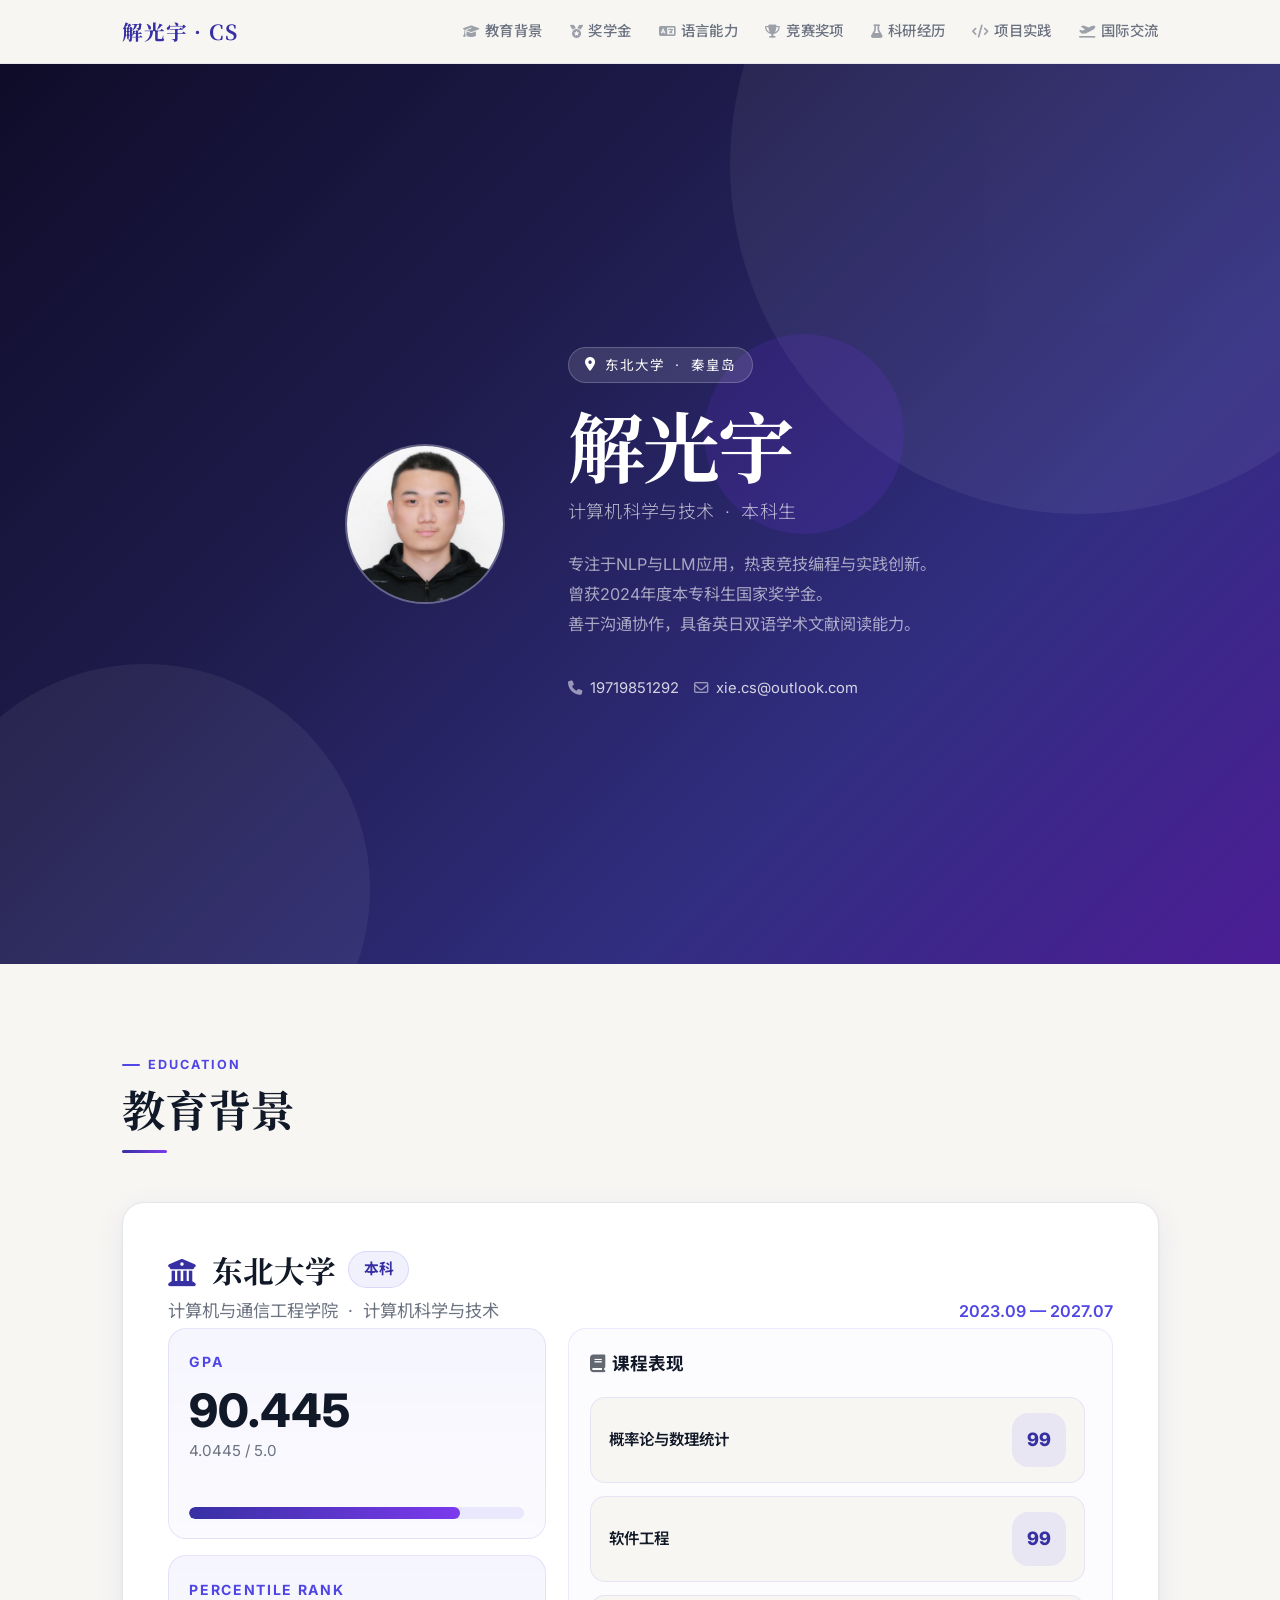
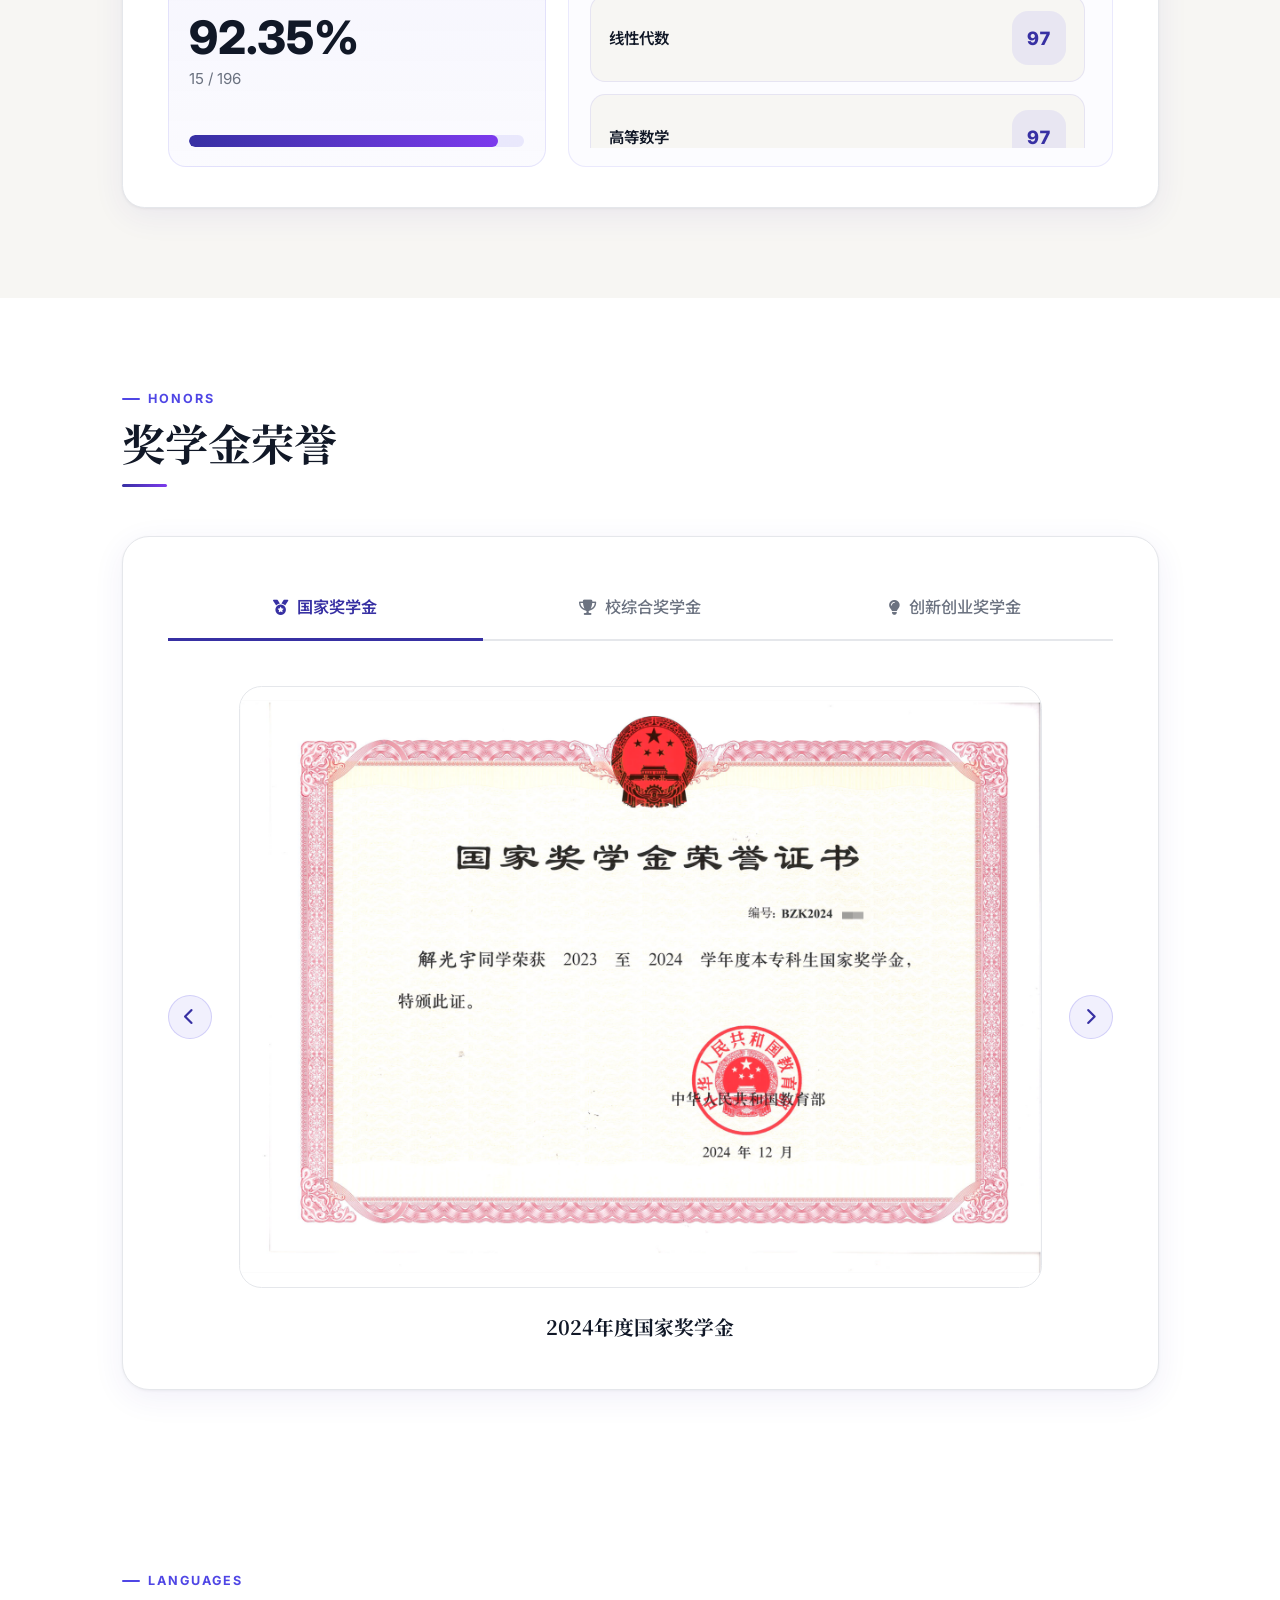
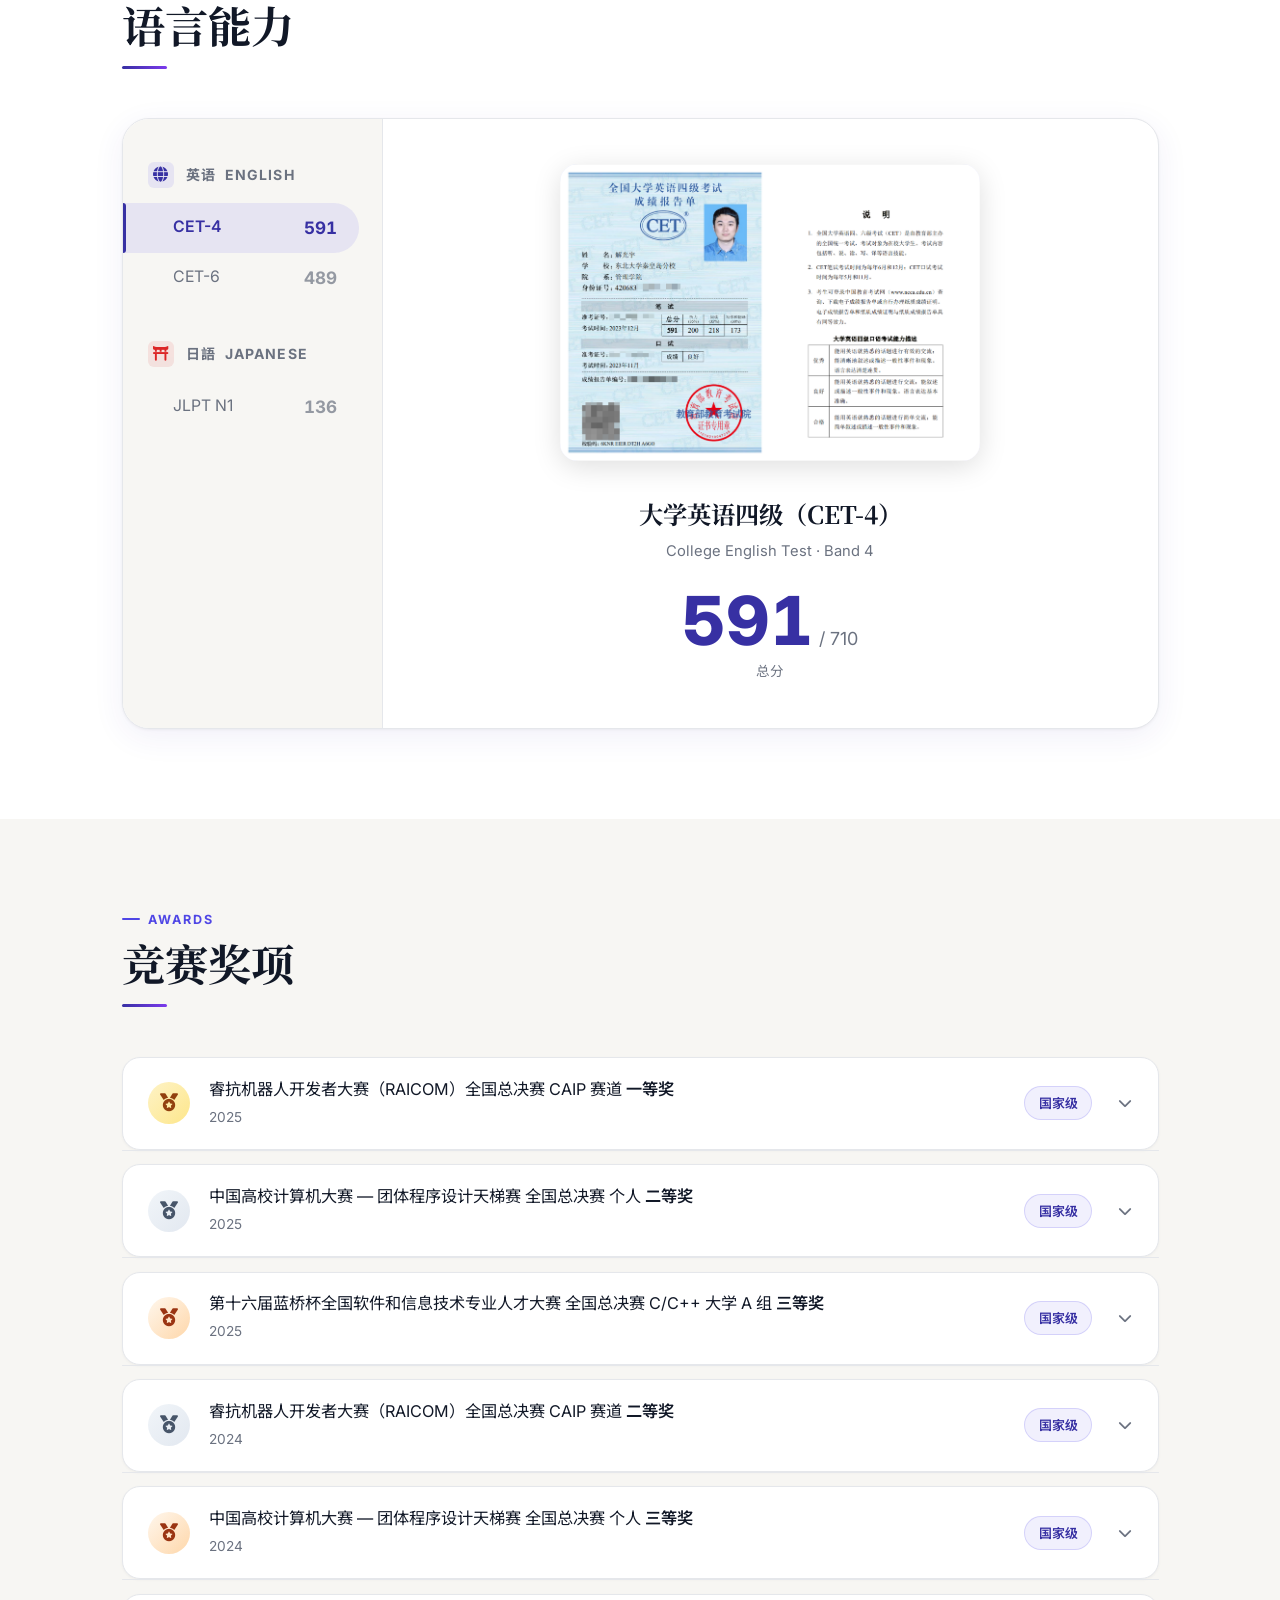
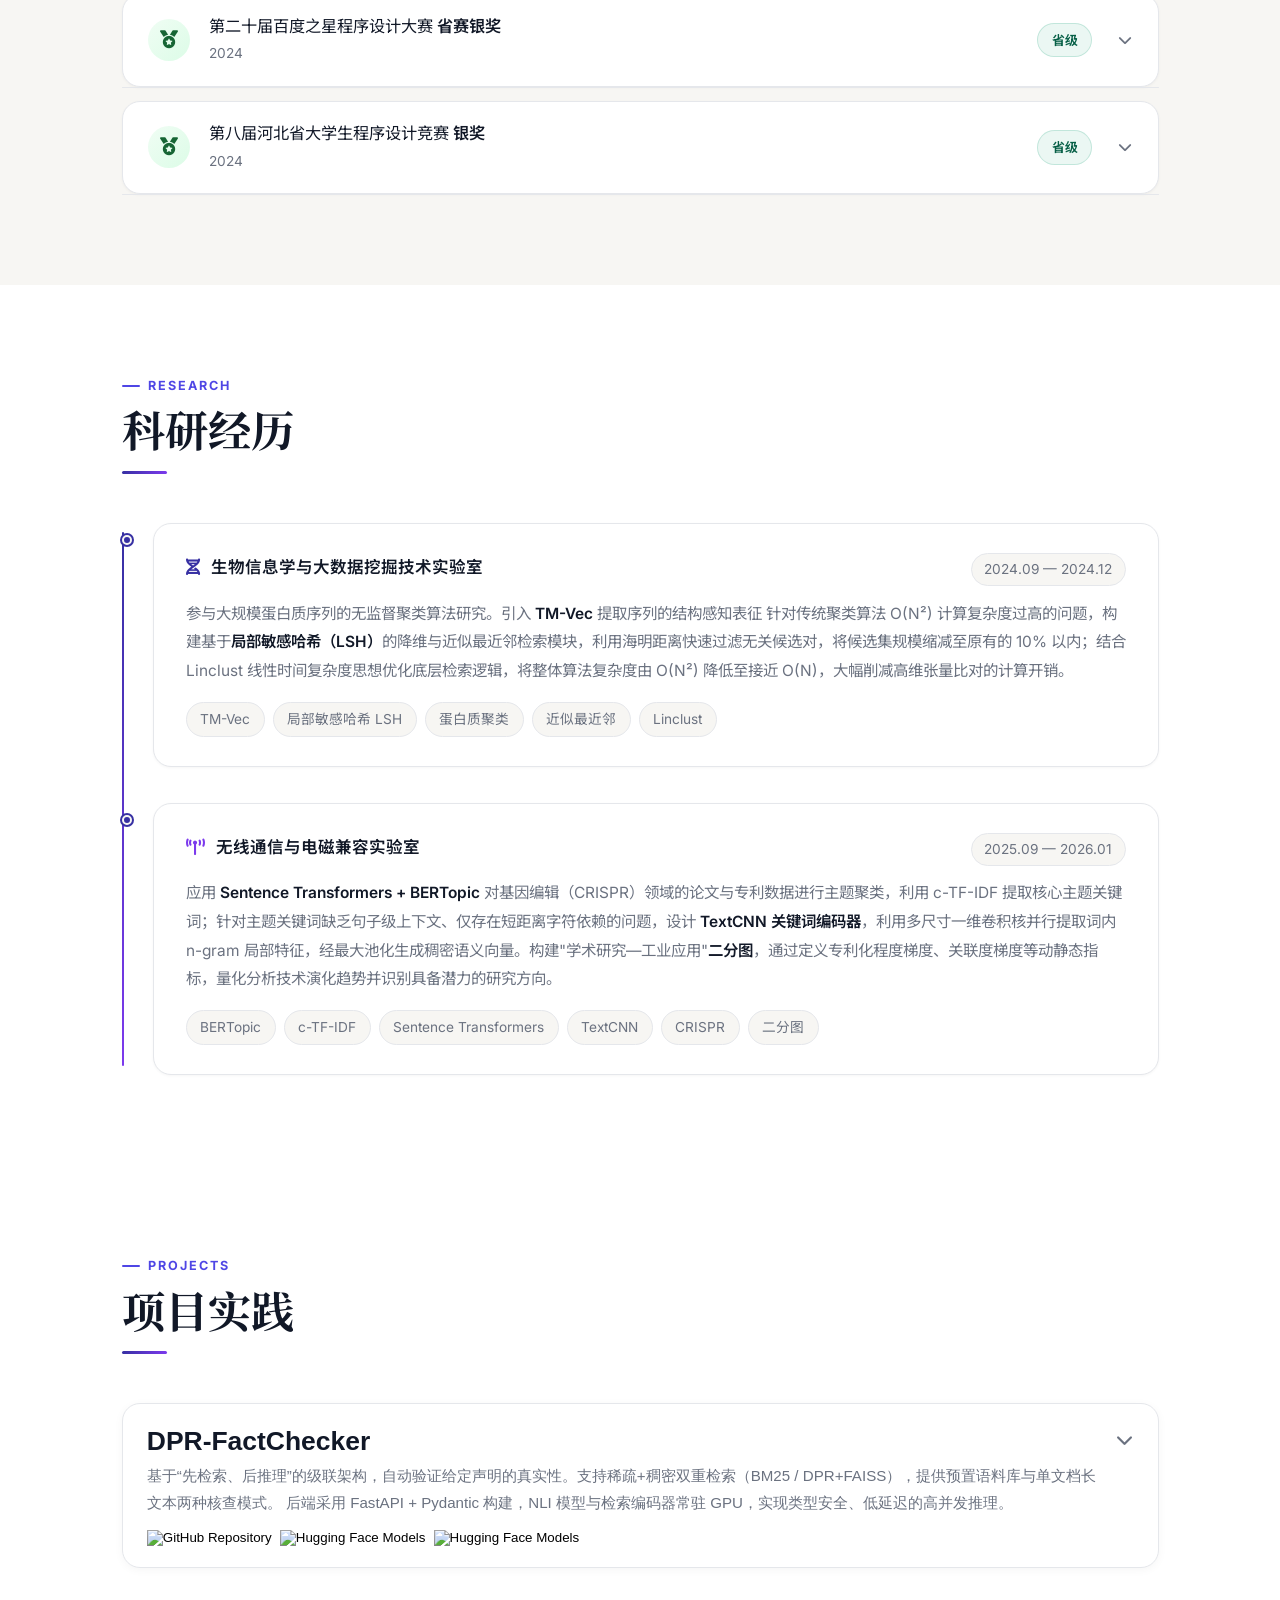
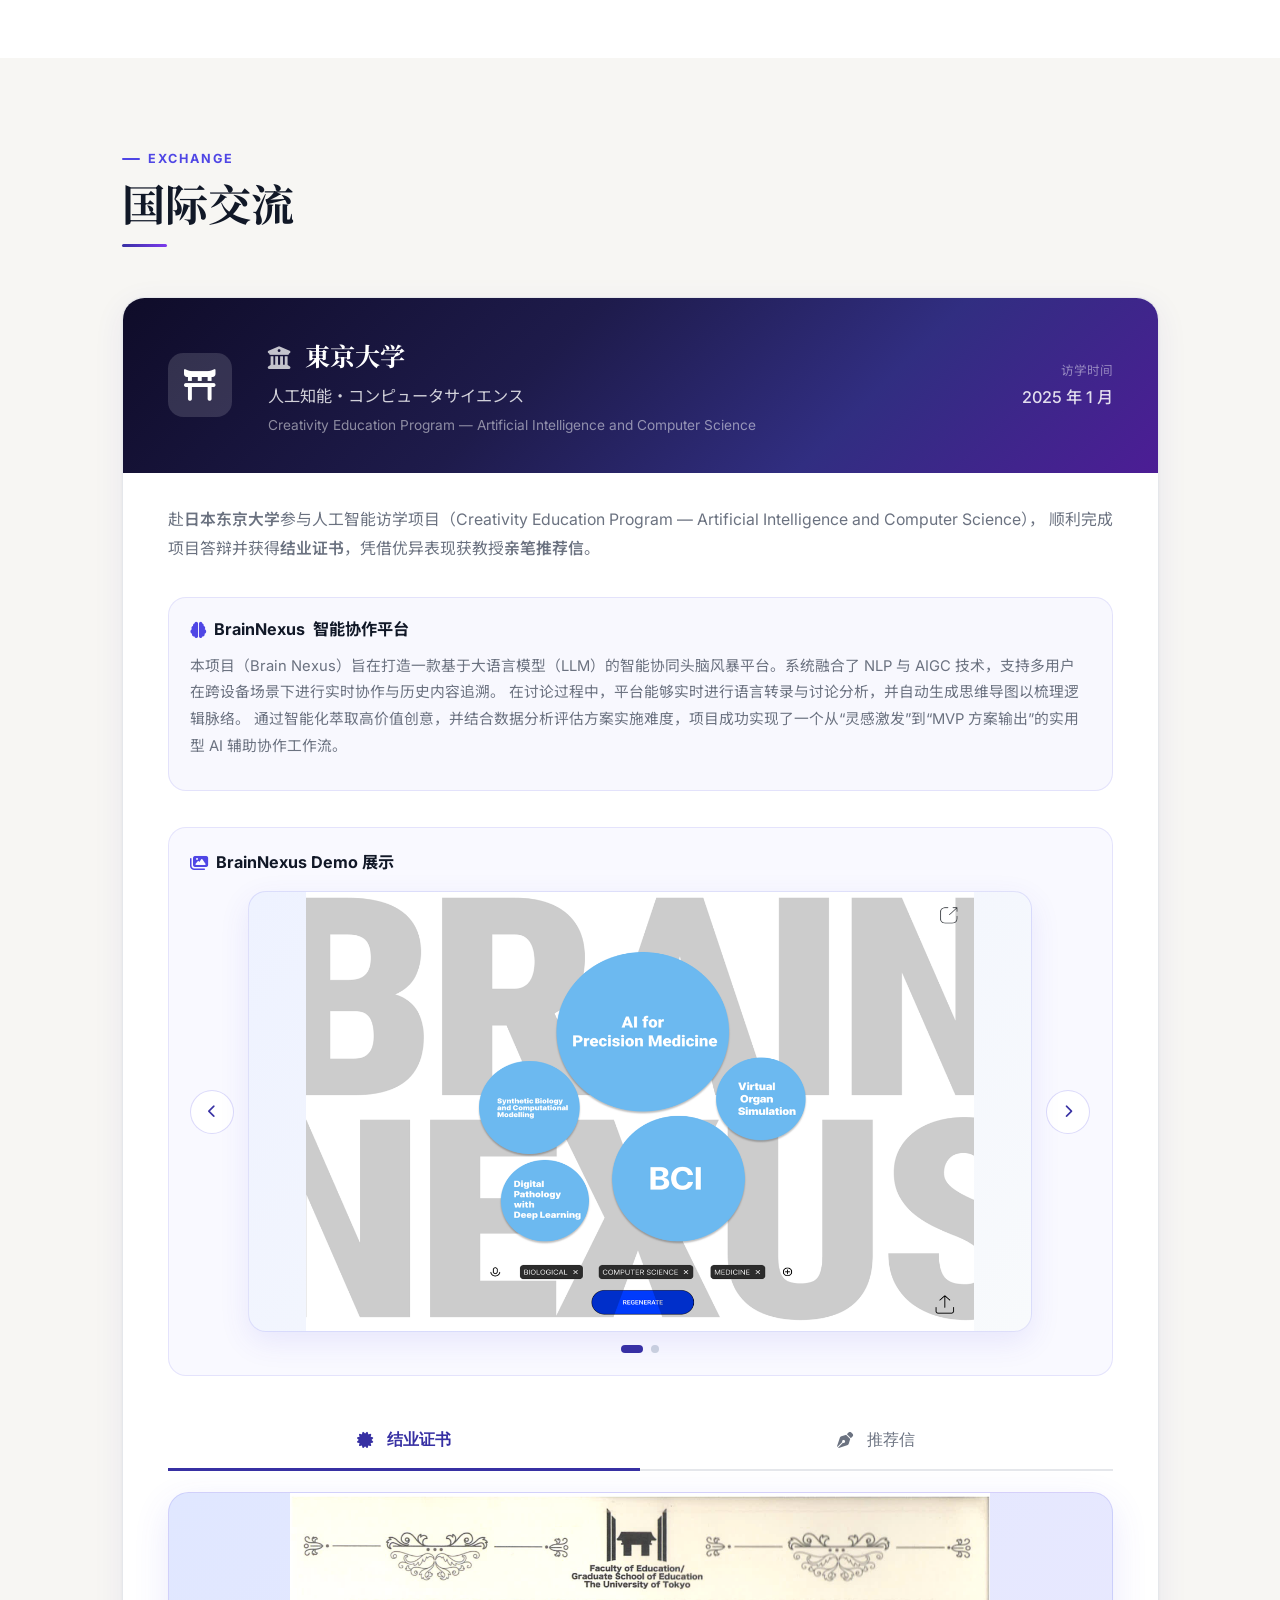
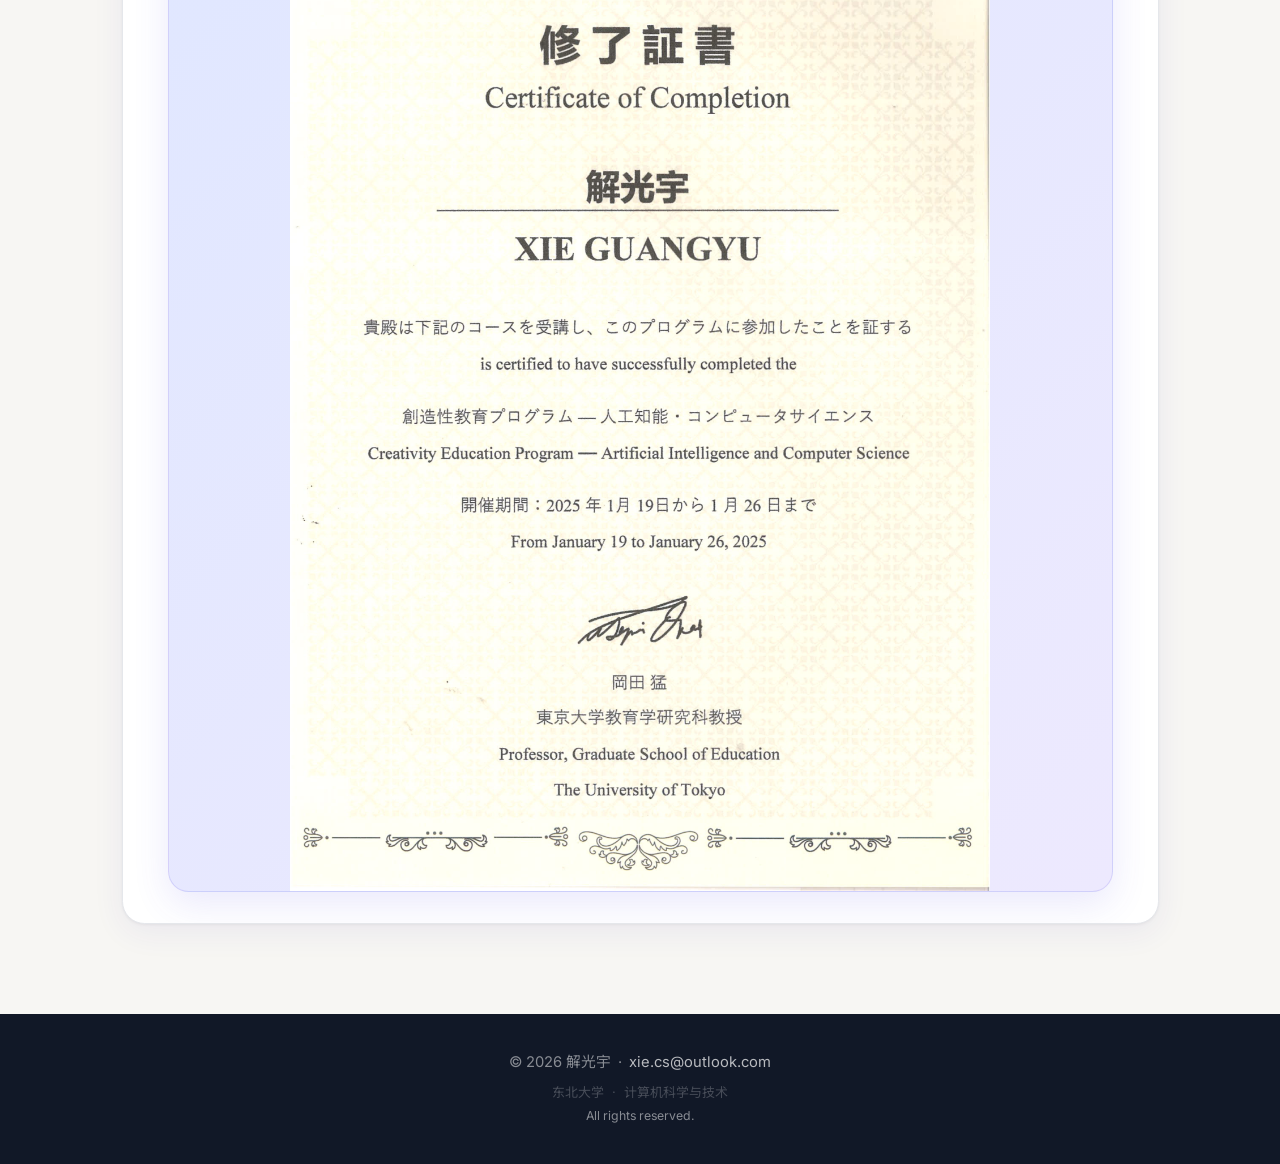
==== commit 6c49fcb6: "Site updated: 2026-04-18 23:12:41" ====
--- a/about/index.html
+++ b/about/index.html
@@ -27,7 +27,7 @@
 
     /* ── Reset ── */
     *, *::before, *::after { box-sizing: border-box; margin: 0; padding: 0; }
-    html { scroll-behavior: smooth; font-size: 22px; }
+    html { scroll-behavior: smooth; font-size: 18px; }
     body {
       font-family: 'Inter', 'Noto Sans SC', sans-serif;
       background: var(--bg);
@@ -1601,11 +1601,11 @@
         </div>
         <div class="comp-cert" id="cc-1">
           <div class="comp-cert-inner">
-            <img src="images/comp-raicom-2025.jpg" alt="RAICOM 2025 一等奖证书"
+            <img src="images/comp-raicom-2025.png" alt="RAICOM 2025 一等奖证书"
                  onerror="this.style.display='none';this.nextElementSibling.style.display='block'">
             <div class="comp-cert-ph" style="display:none;">
               <i class="fa-regular fa-image"></i>
-              <p>获奖证书图片</p><small>images/comp-raicom-2025.jpg</small>
+              <p>获奖证书图片</p><small>images/comp-raicom-2025.png</small>
             </div>
           </div>
         </div>
@@ -1624,11 +1624,11 @@
         </div>
         <div class="comp-cert" id="cc-2">
           <div class="comp-cert-inner">
-            <img src="images/comp-ladder-2025.png" alt="天梯赛 2025 二等奖证书"
+            <img src="images/comp-tiantisai-2025.png" alt="天梯赛 2025 二等奖证书"
                  onerror="this.style.display='none';this.nextElementSibling.style.display='block'">
             <div class="comp-cert-ph" style="display:none;">
               <i class="fa-regular fa-image"></i>
-              <p>获奖证书图片</p><small>images/comp-ladder-2025.png</small>
+              <p>获奖证书图片</p><small>images/comp-tiantisai-2025.png</small>
             </div>
           </div>
         </div>
@@ -1693,11 +1693,11 @@
         </div>
         <div class="comp-cert" id="cc-5">
           <div class="comp-cert-inner">
-            <img src="images/comp-ladder-2024.png" alt="天梯赛 2024 三等奖证书"
+            <img src="images/comp-tiantisai-2024.png" alt="天梯赛 2024 三等奖证书"
                  onerror="this.style.display='none';this.nextElementSibling.style.display='block'">
             <div class="comp-cert-ph" style="display:none;">
               <i class="fa-regular fa-image"></i>
-              <p>获奖证书图片</p><small>images/comp-ladder-2024.png</small>
+              <p>获奖证书图片</p><small>images/comp-tiantisai-2024.png</small>
             </div>
           </div>
         </div>
@@ -1716,11 +1716,11 @@
         </div>
         <div class="comp-cert" id="cc-6">
           <div class="comp-cert-inner">
-            <img src="images/comp-baidustar-2024.png" alt="百度之星 2024 银奖证书"
+            <img src="images/comp-Astar-2024.png" alt="百度之星 2024 银奖证书"
                  onerror="this.style.display='none';this.nextElementSibling.style.display='block'">
             <div class="comp-cert-ph" style="display:none;">
               <i class="fa-regular fa-image"></i>
-              <p>获奖证书图片</p><small>images/comp-baidustar-2024.png</small>
+              <p>获奖证书图片</p><small>images/comp-Astar-2024.png</small>
             </div>
           </div>
         </div>
@@ -1739,11 +1739,11 @@
         </div>
         <div class="comp-cert" id="cc-7">
           <div class="comp-cert-inner">
-            <img src="images/comp-hebei-2024.png" alt="河北省竞赛 2024 银奖证书"
+            <img src="images/comp-hbcpc-2024.png" alt="河北省竞赛 2024 银奖证书"
                  onerror="this.style.display='none';this.nextElementSibling.style.display='block'">
             <div class="comp-cert-ph" style="display:none;">
               <i class="fa-regular fa-image"></i>
-              <p>获奖证书图片</p><small>images/comp-hebei-2024.png</small>
+              <p>获奖证书图片</p><small>images/comp-hbcpc-2024.png</small>
             </div>
           </div>
         </div>
@@ -1793,15 +1793,15 @@
             <div class="rcard-period">2025.09 — 2026.01</div>
           </div>
           <div class="rcard-body">
-            应用 <strong>Sentence Transformers + BERTopic</strong> 对基因编辑（CRISPR）领域的论文与专利数据进行主题聚类，利用 c-TF-IDF 提取核心主题关键词；针对关键词缺乏上下文语义关联的特性，设计并实现基于 <strong>CNN</strong> 的关键词编码器，提取关键词内部语义信息，生成高维主题向量。构建"学术研究—工业应用"<strong>二分图</strong>，通过定义专利化程度梯度、关联度梯度等动静态指标，量化分析技术演化趋势并识别具备潜力的研究方向。
+            应用 <strong>Sentence Transformers + BERTopic</strong> 对基因编辑（CRISPR）领域的论文与专利数据进行主题聚类，利用 c-TF-IDF 提取核心主题关键词；针对主题关键词缺乏句子级上下文、仅存在短距离字符依赖的问题，设计 <strong>TextCNN 关键词编码器</strong>，利用多尺寸一维卷积核并行提取词内 n-gram 局部特征，经最大池化生成稠密语义向量。构建"学术研究—工业应用"<strong>二分图</strong>，通过定义专利化程度梯度、关联度梯度等动静态指标，量化分析技术演化趋势并识别具备潜力的研究方向。
           </div>
           <div class="tag-row">
             <span class="r-tag">BERTopic</span>
+            <span class="r-tag">c-TF-IDF</span>
             <span class="r-tag">Sentence Transformers</span>
-            <span class="r-tag">CNN 编码器</span>
+            <span class="r-tag">TextCNN</span>
             <span class="r-tag">CRISPR</span>
-            <span class="r-tag">二分图分析</span>
-            <span class="r-tag">c-TF-IDF</span>
+            <span class="r-tag">二分图</span>
           </div>
         </div>
       </div>
